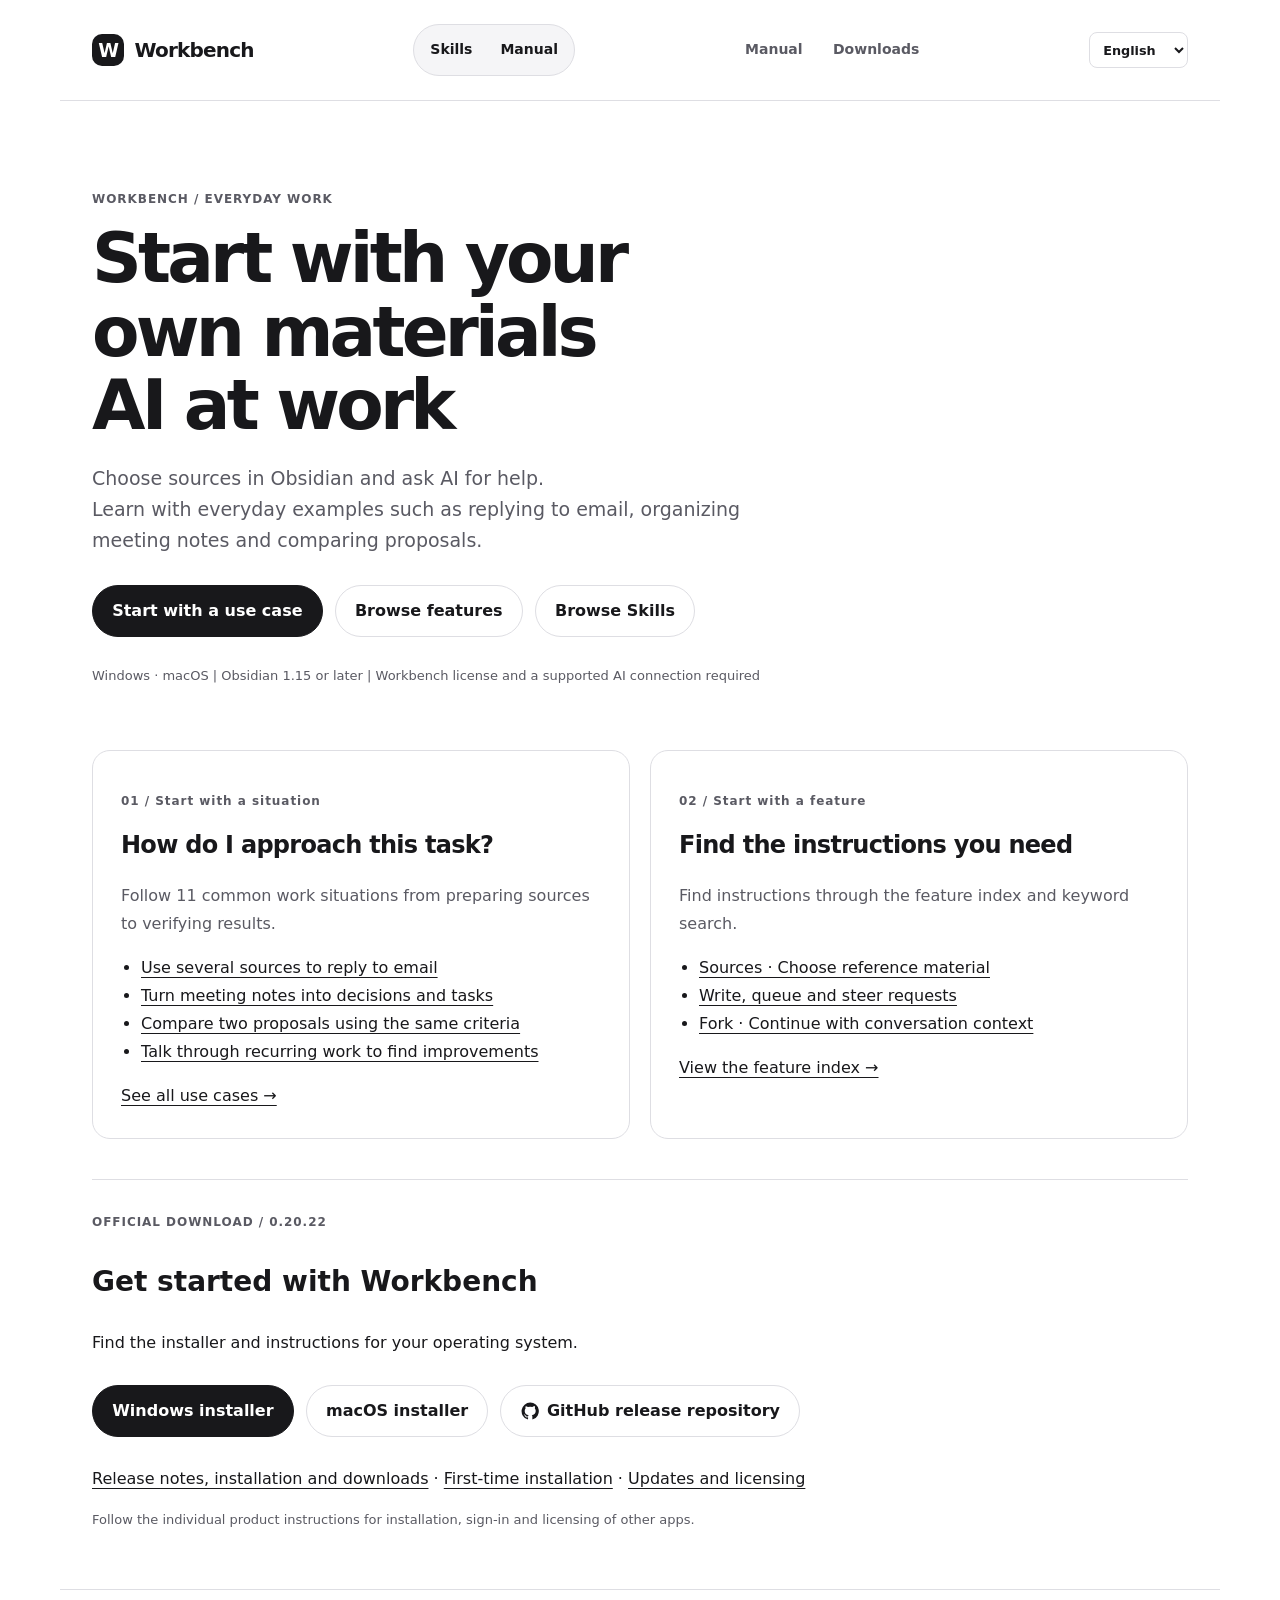
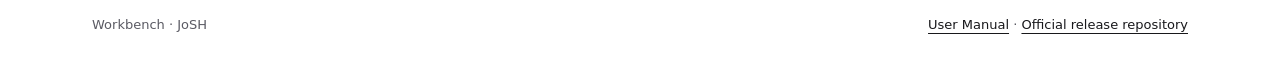
==== docs/index.html @ 153dd489 "Publish Workbench 0.20.22 website and manual" ====
<!doctype html>
<html lang="en"><head><meta charset="utf-8"><meta name="viewport" content="width=device-width,initial-scale=1"><meta name="description" content="Use AI with your own materials. Explore Workbench use cases, features and official downloads."><title>Workbench · Start with your own materials AI at work</title>
<style>
:root{--ink:#20302e;--muted:#5b6d68;--green:#195f4d;--line:#dce5de;--paper:#fbfcf8}*{box-sizing:border-box}body{margin:0;background:var(--paper);color:var(--ink);font:16px/1.75 "Segoe UI","Malgun Gothic",sans-serif}a{color:var(--green);text-underline-offset:4px}header,main,footer{max-width:1160px;margin:auto;padding:24px 32px}header{display:flex;align-items:center;justify-content:space-between;border-bottom:1px solid var(--line)}.brand{text-decoration:none;font-weight:750;color:var(--ink);font-size:21px}.brand span{display:inline-grid;place-items:center;background:var(--green);color:white;width:38px;height:38px;border-radius:11px;margin-right:12px}nav{display:flex;gap:24px;font-size:14px}.hero{padding:66px 0 42px;max-width:850px}.eyebrow{font-size:12px;letter-spacing:.12em;color:var(--green);font-weight:700}h1{font-size:clamp(36px,5vw,60px);letter-spacing:-.05em;line-height:1.24;margin:16px 0 22px}.lead{font-size:19px;color:var(--muted);max-width:650px}.actions{display:flex;gap:12px;flex-wrap:wrap;margin:28px 0}.button{display:inline-block;padding:12px 20px;border:1px solid var(--green);border-radius:8px;text-decoration:none;background:var(--green);color:#fff;font-weight:600}.button.secondary{background:white;color:var(--green)}.grid{display:grid;grid-template-columns:1fr 1fr;gap:20px;margin:24px 0 40px}.card{border:1px solid var(--line);background:white;border-radius:12px;padding:28px}.card h2{font-size:24px;margin:8px 0 12px}.card p{color:var(--muted)}.card ul{padding-left:20px}section{scroll-margin-top:24px}#download{border-top:1px solid var(--line);padding:20px 0}#download h2{font-size:28px}.note{border-left:3px solid #d3a64b;background:#fbf6e9;padding:16px 20px;font-size:14px;margin-top:32px}.quiet,footer{font-size:13px;color:var(--muted)}footer{border-top:1px solid var(--line);display:flex;justify-content:space-between;gap:20px;flex-wrap:wrap}:focus-visible{outline:3px solid #c28822;outline-offset:4px}@media(max-width:650px){header,main,footer{padding:20px}header{flex-wrap:wrap;row-gap:12px}nav{gap:12px;flex-wrap:wrap}.hero{padding:36px 0 16px}.grid{grid-template-columns:1fr}.lead{font-size:17px}.card{padding:24px}}
</style><style data-aw-theme>/* Shared Workbench identity. Keep the product and manual usable without web fonts. */
:root {
  --aw-ink: #18181b;
  --aw-muted: #5a5a63;
  --aw-line: #dedee3;
  --aw-surface: #f5f5f7;
  --aw-accent: #eae6fc;
  --aw-focus: #6445bb;
  --aw-type: Inter, "Segoe UI", "Malgun Gothic", system-ui, sans-serif;
  --aw-radius: 18px;
  --ink: var(--aw-ink);
  --muted: var(--aw-muted);
  --line: var(--aw-line);
  --green: var(--aw-ink);
  --soft: var(--aw-surface);
  --paper: #fff;
  font-family: var(--aw-type);
  color: var(--aw-ink);
  background: white;
}
body { background: white; color: var(--aw-ink); font-family: var(--aw-type); }
:focus-visible { outline: 3px solid var(--aw-focus); outline-offset: 3px; }
header { background: white; color: var(--aw-ink); border-bottom: 1px solid var(--aw-line); }
header a, header .brand, .brand { color: var(--aw-ink); }
.brand, header .brand { display: inline-flex; align-items: center; gap: .65rem; font-size: 1.25rem; font-weight: 720; letter-spacing: -.04em; text-decoration: none; }
.brand::before { content: none; }
.brand .aw-mark, .brand .logo, .brand > span[aria-hidden=true] {
  display: inline-grid; place-items: center; flex: none; width: 2rem; height: 2rem;
  border-radius: 10px; background: var(--aw-ink); color: #fff; margin: 0;
  font: 800 1.18rem/1 var(--aw-type); letter-spacing: -.08em;
}
header nav { align-items: center; gap: .3rem .6rem; }
header nav a, header > a:not(.brand) {
  color: var(--aw-muted); padding: .36rem .65rem; border-radius: 999px;
  font-size: .875rem; line-height: 1.4; font-weight: 600; text-decoration: none;
}
header nav a:hover, header > a:not(.brand):hover, header nav [aria-current=page] { color: var(--aw-ink); background: var(--aw-surface); }
.hero h1, .intro h1 {
  color: var(--aw-ink); font-size: clamp(2.65rem, 5.4vw, 4.7rem); line-height: 1.07;
  font-weight: 730; letter-spacing: -.055em; text-wrap: balance; overflow-wrap: break-word;
}
input[type=search], .searchbox input { background: var(--aw-surface); border: 1px solid var(--aw-line); border-radius: 999px; color: var(--aw-ink); padding: .8rem 1.2rem; }
@media (max-width: 700px) {
  header { flex-wrap: wrap; row-gap: .55rem; }
  header nav { flex-wrap: wrap; gap: .15rem .3rem; }
  header nav a { padding: .3rem .45rem; font-size: .8rem; }
}

.hero { padding-block: clamp(1.5rem, 4vw, 3.8rem) clamp(1rem, 2vw, 2rem); }
.hero h1 { margin-block: .7rem 1.2rem; }
.hero .lead { line-height: 1.65; text-wrap: pretty; }
.eyebrow { color: var(--aw-muted); letter-spacing: .08em; }
.header-links { gap: .2rem .45rem; }
.header-links [aria-current=page] { background: var(--aw-ink); color: #fff; }
.button, .tabs button, .flow a, .copy { border-radius: 999px; }
.button { padding: .7rem 1.2rem; }
.button.secondary, .copy, .prompt { border-color: var(--aw-line); }
.button.secondary:hover, .tabs button[aria-pressed=false]:hover { background: var(--aw-surface); }
.flow a { color: var(--aw-ink); }
.flow a[aria-current=step] { background: var(--aw-accent); font-weight: 700; }
.flow a:hover { text-decoration: underline; }
.stage-guide { scroll-margin-top: var(--site-header-height, 72px); border-left: 3px solid var(--aw-accent); padding: 0 16px; margin: 16px 0 28px; }
.stage-guide h2 { font-size: 18px; margin: 0; }
.stage-guide p { margin: 4px 0; }
.stage-guide ul { margin: 4px 0; padding-left: 20px; }
.release-repository { display: inline-flex; align-items: center; gap: .5em; }
.release-repository svg { width: 1.15em; height: 1.15em; fill: currentColor; }
.card { border-radius: var(--aw-radius); }
a.card:hover { border-color: #a7a7b1; background: var(--aw-surface); transform: none; }
.card .arrow { color: var(--aw-muted); }
.card h2, .card h3 { letter-spacing: -.03em; }
aside { background: #fafafa; }
aside a { color: var(--aw-ink); }
@media (min-width: 701px) and (max-width: 1100px) { header { flex-wrap: wrap; gap: .5rem; } }
@media (max-width: 700px) { header .header-links { gap: .15rem; width: auto; } }

header .site-switch {
  display: inline-flex;
  width: fit-content;
  gap: .15rem;
  padding: .2rem;
  border: 1px solid var(--aw-line);
  border-radius: 999px;
  background: var(--aw-surface);
}
header .site-switch a {
  display: inline-flex;
  align-items: center;
  min-height: 2.75rem;
  padding: .35rem .8rem;
  color: var(--aw-ink);
  white-space: nowrap;
}
header .site-switch a:hover { background: #fff; }
header .site-switch a[aria-current] { background: var(--aw-ink); color: #fff; }
@media (max-width: 700px) {
  header .site-switch a { padding-inline: .68rem; }
}
@media (max-width: 700px) {
  header .site-switch { flex-shrink: 0; }
}

@media screen {
  header { position: sticky; top: 0; z-index: 5; }
  aside .sticky { top: calc(var(--site-header-height, 4.5rem) + 1rem); }
  html { scroll-padding-top: var(--site-header-height, 4.5rem); }
}

.site-language {
  width: auto; max-width: 8rem; min-height: 2.25rem; font: 600 .8rem var(--aw-type);
  padding: .3rem .55rem; border: 1px solid var(--aw-line); border-radius: 8px;
  background: white; color: var(--aw-ink);
}
</style></head><body>
<header><a class="brand" href="/"><span aria-hidden="true">W</span>Workbench</a><nav class="site-switch" aria-label="Workbench sites"><a href="https://skills.adroit-workbench.pages.dev/">Skills</a><a href="/manual/">Manual</a></nav><nav aria-label="Main menu"><a href="/manual/">Manual</a><a href="#download">Downloads</a></nav><select id="site-language" class="site-language" aria-label="Language"><option value="en" lang="en" selected>English</option><option value="ko" lang="ko">한국어</option><option value="de" lang="de">Deutsch</option></select></header>
<main><section class="hero"><p class="eyebrow">WORKBENCH / EVERYDAY WORK</p><h1>Start with your own materials<br>AI at work</h1><p class="lead">Choose sources in Obsidian and ask AI for help.<br>Learn with everyday examples such as replying to email, organizing meeting notes and comparing proposals.</p><div class="actions"><a class="button" href="/manual/#cases">Start with a use case</a><a class="button secondary" href="/manual/#INDEX">Browse features</a><a class="button secondary" href="https://skills.adroit-workbench.pages.dev/">Browse Skills</a></div><p class="quiet">Windows · macOS | Obsidian 1.15 or later | Workbench license and a supported AI connection required</p></section>
<div class="grid"><section class="card"><p class="eyebrow">01 / Start with a situation</p><h2>How do I approach this task?</h2><p>Follow 11 common work situations from preparing sources to verifying results.</p><ul><li><a href="/manual/#UC01">Use several sources to reply to email</a></li><li><a href="/manual/#UC02">Turn meeting notes into decisions and tasks</a></li><li><a href="/manual/#UC03">Compare two proposals using the same criteria</a></li><li><a href="/manual/#UC11">Talk through recurring work to find improvements</a></li></ul><a href="/manual/#cases">See all use cases →</a></section><section class="card"><p class="eyebrow">02 / Start with a feature</p><h2>Find the instructions you need</h2><p>Find instructions through the feature index and keyword search.</p><ul><li><a href="/manual/#F02">Sources · Choose reference material</a></li><li><a href="/manual/#F04">Write, queue and steer requests</a></li><li><a href="/manual/#F10">Fork · Continue with conversation context</a></li></ul><a href="/manual/#INDEX">View the feature index →</a></section></div>
<section id="download"><p class="eyebrow">OFFICIAL DOWNLOAD / 0.20.22</p><h2>Get started with Workbench</h2><p>Find the installer and instructions for your operating system.</p><div class="actions"><a class="button" href="https://github.com/adroit-workbench/workbench-releases/releases/download/v0.20.22/Workbench-0.20.22-Windows-x64-Setup.exe">Windows installer</a><a class="button secondary" href="https://github.com/adroit-workbench/workbench-releases/releases/download/v0.20.22/Workbench-0.20.22-macOS-universal.zip">macOS installer</a><a class="button secondary release-repository" href="https://github.com/adroit-workbench/workbench-releases"><svg viewBox="0 0 24 24" aria-hidden="true" focusable="false"><path d="M12 .75a11.25 11.25 0 0 0-3.56 21.92c.56.1.77-.24.77-.54v-2.09c-3.13.68-3.79-1.33-3.79-1.33-.51-1.3-1.25-1.64-1.25-1.64-1.02-.7.08-.69.08-.69 1.13.08 1.73 1.16 1.73 1.16 1.01 1.72 2.64 1.22 3.29.93.1-.73.39-1.22.71-1.5-2.5-.28-5.13-1.25-5.13-5.56 0-1.23.44-2.23 1.16-3.02-.12-.29-.5-1.43.11-2.98 0 0 .95-.3 3.09 1.15a10.7 10.7 0 0 1 5.62 0c2.15-1.46 3.09-1.15 3.09-1.15.62 1.55.23 2.69.11 2.98.72.79 1.16 1.79 1.16 3.02 0 4.32-2.63 5.27-5.14 5.55.4.35.76 1.04.76 2.1v3.07c0 .3.2.65.78.54A11.25 11.25 0 0 0 12 .75Z"/></svg>GitHub release repository</a></div><p><a href="https://github.com/adroit-workbench/workbench-releases/releases/tag/v0.20.22">Release notes, installation and downloads</a> · <a href="/manual/#F01">First-time installation</a> · <a href="/manual/#F19">Updates and licensing</a></p><p class="quiet">Follow the individual product instructions for installation, sign-in and licensing of other apps.</p></section>
</main>
<footer><span>Workbench · JoSH</span><span><a href="/manual/">User Manual</a> · <a href="https://github.com/adroit-workbench/workbench-releases">Official release repository</a></span></footer><script data-site-switch>const siteHeader = document.querySelector('header');
new ResizeObserver(() => {
  document.documentElement.style.setProperty('--site-header-height', siteHeader.offsetHeight + 'px');
}).observe(siteHeader);

const languageMenu = document.querySelector('#site-language');
const manualPaths = {en: '/manual/', ko: '/manual/ko/', de: '/manual/de/'};
const homePaths = {en: '/', ko: '/ko/', de: '/de/'};
const isManual = location.pathname.startsWith('/manual/');
languageMenu.addEventListener('change', () => {
  const paths = isManual ? manualPaths : homePaths;
  if (Object.hasOwn(paths, languageMenu.value)) location.assign(paths[languageMenu.value] + location.hash);
});

const atlasOrigin = 'https://skills.adroit-workbench.pages.dev';
const language = document.documentElement.lang;
for (const link of document.querySelectorAll('a[href]')) {
  const destination = new URL(link.href, location.origin);
  if (destination.origin !== atlasOrigin) continue;
  const fragment = new URLSearchParams(destination.hash.slice(1));
  fragment.set('lang', language);

  const updateLink = () => {
    if (isManual) {
      const position = new URL(manualPaths[language] + location.hash, location.origin);
      position.searchParams.set('resumeScroll', Math.max(0, Math.round(window.scrollY)));
      fragment.set('manual', position.pathname + position.search + position.hash);
    } else {
      fragment.set('manual', manualPaths[language] + '?resumeScroll=0');
    }
    destination.hash = fragment.toString();
    link.href = destination.href;
  };
  updateLink();
  link.addEventListener('click', updateLink);
  link.addEventListener('contextmenu', updateLink);
  link.addEventListener('auxclick', updateLink);
}
const resumeUrl = new URL(location.href);
const resumeScroll = resumeUrl.searchParams.get('resumeScroll');
if (resumeScroll !== null && /^\d{1,7}$/.test(resumeScroll)) {
  history.scrollRestoration = 'manual';
  window.addEventListener('load', () => requestAnimationFrame(() => {
    window.scrollTo(0, Number(resumeScroll));
    resumeUrl.searchParams.delete('resumeScroll');
    history.replaceState(history.state, '', resumeUrl);
  }), {once: true});
}
</script></body></html>
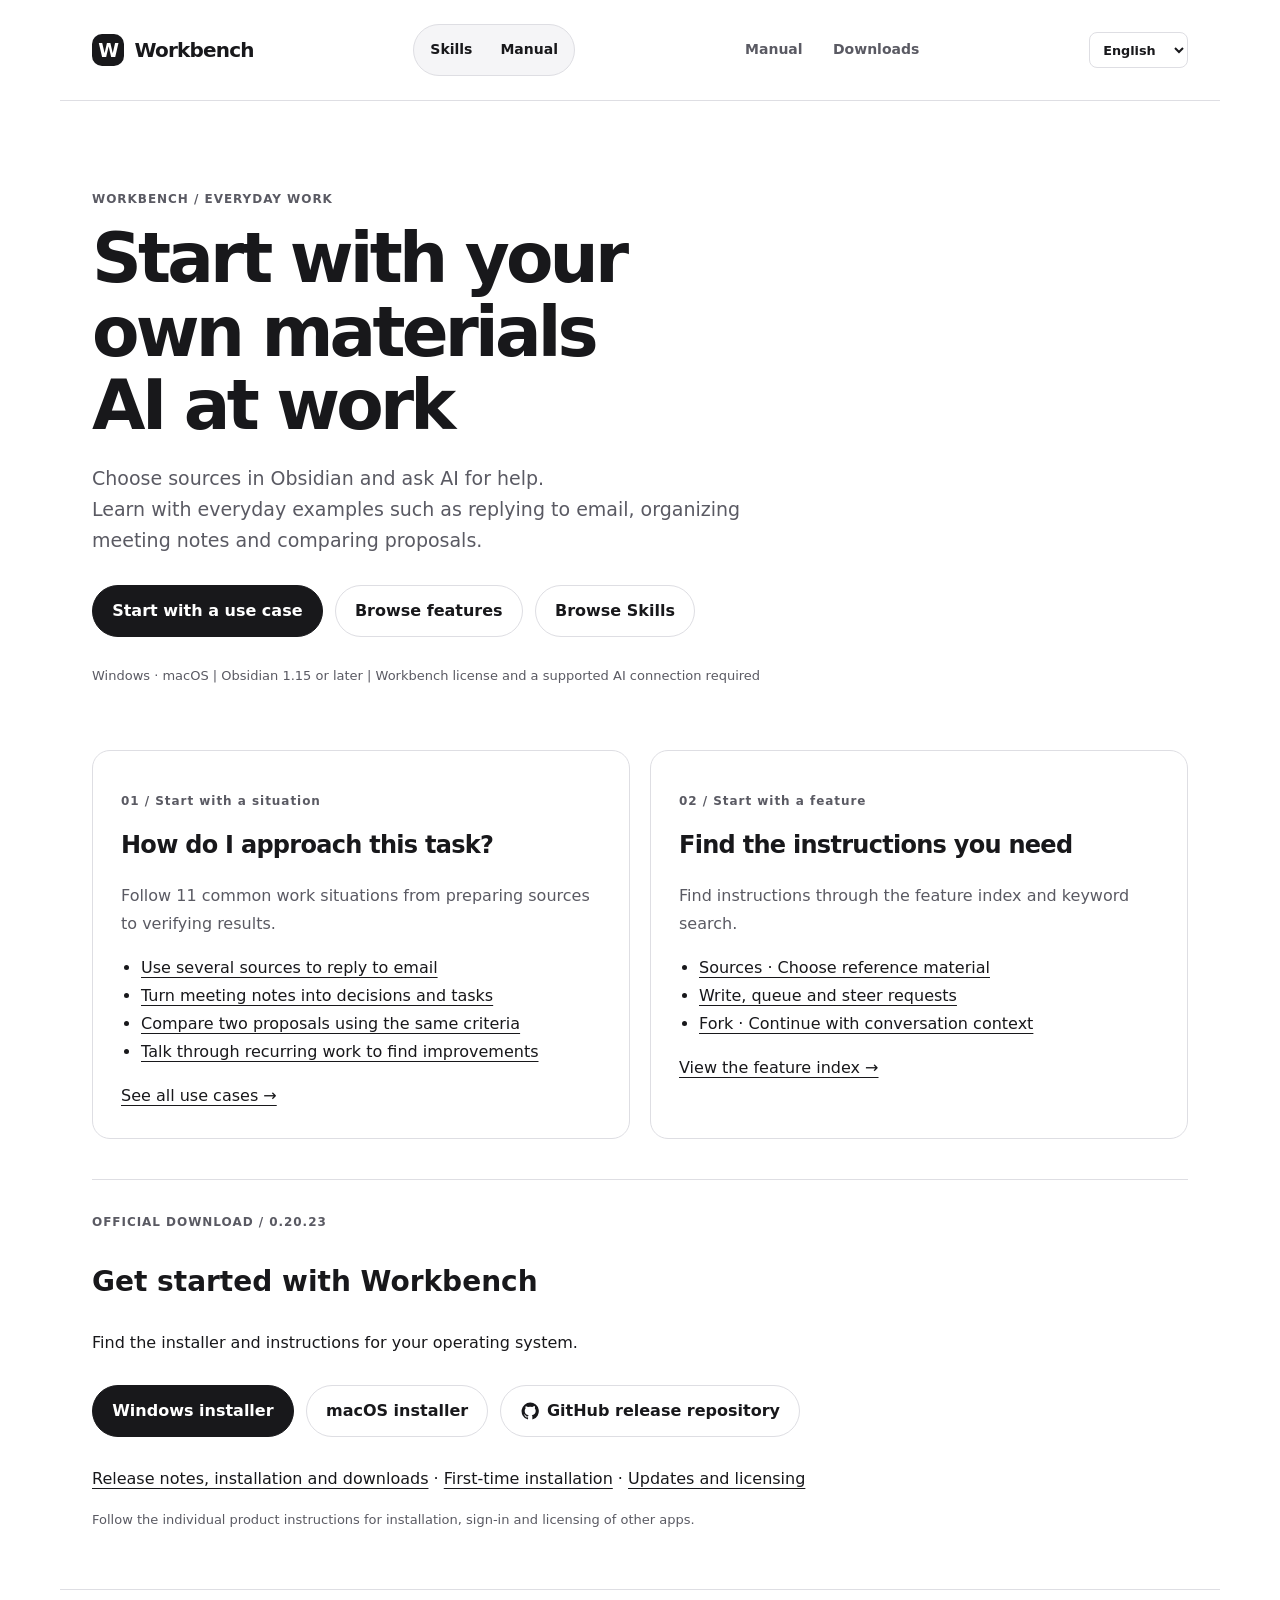
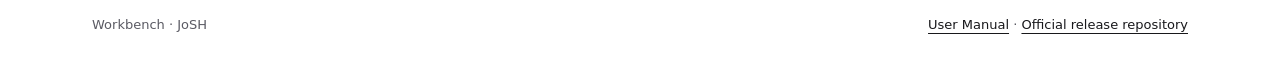
==== commit ca3b0e77: "Publish Workbench 0.20.23 website and manual" ====
--- a/docs/index.html
+++ b/docs/index.html
@@ -119,7 +119,7 @@
 <header><a class="brand" href="/"><span aria-hidden="true">W</span>Workbench</a><nav class="site-switch" aria-label="Workbench sites"><a href="https://skills.adroit-workbench.pages.dev/">Skills</a><a href="/manual/">Manual</a></nav><nav aria-label="Main menu"><a href="/manual/">Manual</a><a href="#download">Downloads</a></nav><select id="site-language" class="site-language" aria-label="Language"><option value="en" lang="en" selected>English</option><option value="ko" lang="ko">한국어</option><option value="de" lang="de">Deutsch</option></select></header>
 <main><section class="hero"><p class="eyebrow">WORKBENCH / EVERYDAY WORK</p><h1>Start with your own materials<br>AI at work</h1><p class="lead">Choose sources in Obsidian and ask AI for help.<br>Learn with everyday examples such as replying to email, organizing meeting notes and comparing proposals.</p><div class="actions"><a class="button" href="/manual/#cases">Start with a use case</a><a class="button secondary" href="/manual/#INDEX">Browse features</a><a class="button secondary" href="https://skills.adroit-workbench.pages.dev/">Browse Skills</a></div><p class="quiet">Windows · macOS | Obsidian 1.15 or later | Workbench license and a supported AI connection required</p></section>
 <div class="grid"><section class="card"><p class="eyebrow">01 / Start with a situation</p><h2>How do I approach this task?</h2><p>Follow 11 common work situations from preparing sources to verifying results.</p><ul><li><a href="/manual/#UC01">Use several sources to reply to email</a></li><li><a href="/manual/#UC02">Turn meeting notes into decisions and tasks</a></li><li><a href="/manual/#UC03">Compare two proposals using the same criteria</a></li><li><a href="/manual/#UC11">Talk through recurring work to find improvements</a></li></ul><a href="/manual/#cases">See all use cases →</a></section><section class="card"><p class="eyebrow">02 / Start with a feature</p><h2>Find the instructions you need</h2><p>Find instructions through the feature index and keyword search.</p><ul><li><a href="/manual/#F02">Sources · Choose reference material</a></li><li><a href="/manual/#F04">Write, queue and steer requests</a></li><li><a href="/manual/#F10">Fork · Continue with conversation context</a></li></ul><a href="/manual/#INDEX">View the feature index →</a></section></div>
-<section id="download"><p class="eyebrow">OFFICIAL DOWNLOAD / 0.20.22</p><h2>Get started with Workbench</h2><p>Find the installer and instructions for your operating system.</p><div class="actions"><a class="button" href="https://github.com/adroit-workbench/workbench-releases/releases/download/v0.20.22/Workbench-0.20.22-Windows-x64-Setup.exe">Windows installer</a><a class="button secondary" href="https://github.com/adroit-workbench/workbench-releases/releases/download/v0.20.22/Workbench-0.20.22-macOS-universal.zip">macOS installer</a><a class="button secondary release-repository" href="https://github.com/adroit-workbench/workbench-releases"><svg viewBox="0 0 24 24" aria-hidden="true" focusable="false"><path d="M12 .75a11.25 11.25 0 0 0-3.56 21.92c.56.1.77-.24.77-.54v-2.09c-3.13.68-3.79-1.33-3.79-1.33-.51-1.3-1.25-1.64-1.25-1.64-1.02-.7.08-.69.08-.69 1.13.08 1.73 1.16 1.73 1.16 1.01 1.72 2.64 1.22 3.29.93.1-.73.39-1.22.71-1.5-2.5-.28-5.13-1.25-5.13-5.56 0-1.23.44-2.23 1.16-3.02-.12-.29-.5-1.43.11-2.98 0 0 .95-.3 3.09 1.15a10.7 10.7 0 0 1 5.62 0c2.15-1.46 3.09-1.15 3.09-1.15.62 1.55.23 2.69.11 2.98.72.79 1.16 1.79 1.16 3.02 0 4.32-2.63 5.27-5.14 5.55.4.35.76 1.04.76 2.1v3.07c0 .3.2.65.78.54A11.25 11.25 0 0 0 12 .75Z"/></svg>GitHub release repository</a></div><p><a href="https://github.com/adroit-workbench/workbench-releases/releases/tag/v0.20.22">Release notes, installation and downloads</a> · <a href="/manual/#F01">First-time installation</a> · <a href="/manual/#F19">Updates and licensing</a></p><p class="quiet">Follow the individual product instructions for installation, sign-in and licensing of other apps.</p></section>
+<section id="download"><p class="eyebrow">OFFICIAL DOWNLOAD / 0.20.23</p><h2>Get started with Workbench</h2><p>Find the installer and instructions for your operating system.</p><div class="actions"><a class="button" href="https://github.com/adroit-workbench/workbench-releases/releases/download/v0.20.23/Workbench-0.20.23-Windows-x64-Setup.exe">Windows installer</a><a class="button secondary" href="https://github.com/adroit-workbench/workbench-releases/releases/download/v0.20.23/Workbench-0.20.23-macOS-universal.zip">macOS installer</a><a class="button secondary release-repository" href="https://github.com/adroit-workbench/workbench-releases"><svg viewBox="0 0 24 24" aria-hidden="true" focusable="false"><path d="M12 .75a11.25 11.25 0 0 0-3.56 21.92c.56.1.77-.24.77-.54v-2.09c-3.13.68-3.79-1.33-3.79-1.33-.51-1.3-1.25-1.64-1.25-1.64-1.02-.7.08-.69.08-.69 1.13.08 1.73 1.16 1.73 1.16 1.01 1.72 2.64 1.22 3.29.93.1-.73.39-1.22.71-1.5-2.5-.28-5.13-1.25-5.13-5.56 0-1.23.44-2.23 1.16-3.02-.12-.29-.5-1.43.11-2.98 0 0 .95-.3 3.09 1.15a10.7 10.7 0 0 1 5.62 0c2.15-1.46 3.09-1.15 3.09-1.15.62 1.55.23 2.69.11 2.98.72.79 1.16 1.79 1.16 3.02 0 4.32-2.63 5.27-5.14 5.55.4.35.76 1.04.76 2.1v3.07c0 .3.2.65.78.54A11.25 11.25 0 0 0 12 .75Z"/></svg>GitHub release repository</a></div><p><a href="https://github.com/adroit-workbench/workbench-releases/releases/tag/v0.20.23">Release notes, installation and downloads</a> · <a href="/manual/#F01">First-time installation</a> · <a href="/manual/#F19">Updates and licensing</a></p><p class="quiet">Follow the individual product instructions for installation, sign-in and licensing of other apps.</p></section>
 </main>
 <footer><span>Workbench · JoSH</span><span><a href="/manual/">User Manual</a> · <a href="https://github.com/adroit-workbench/workbench-releases">Official release repository</a></span></footer><script data-site-switch>const siteHeader = document.querySelector('header');
 new ResizeObserver(() => {
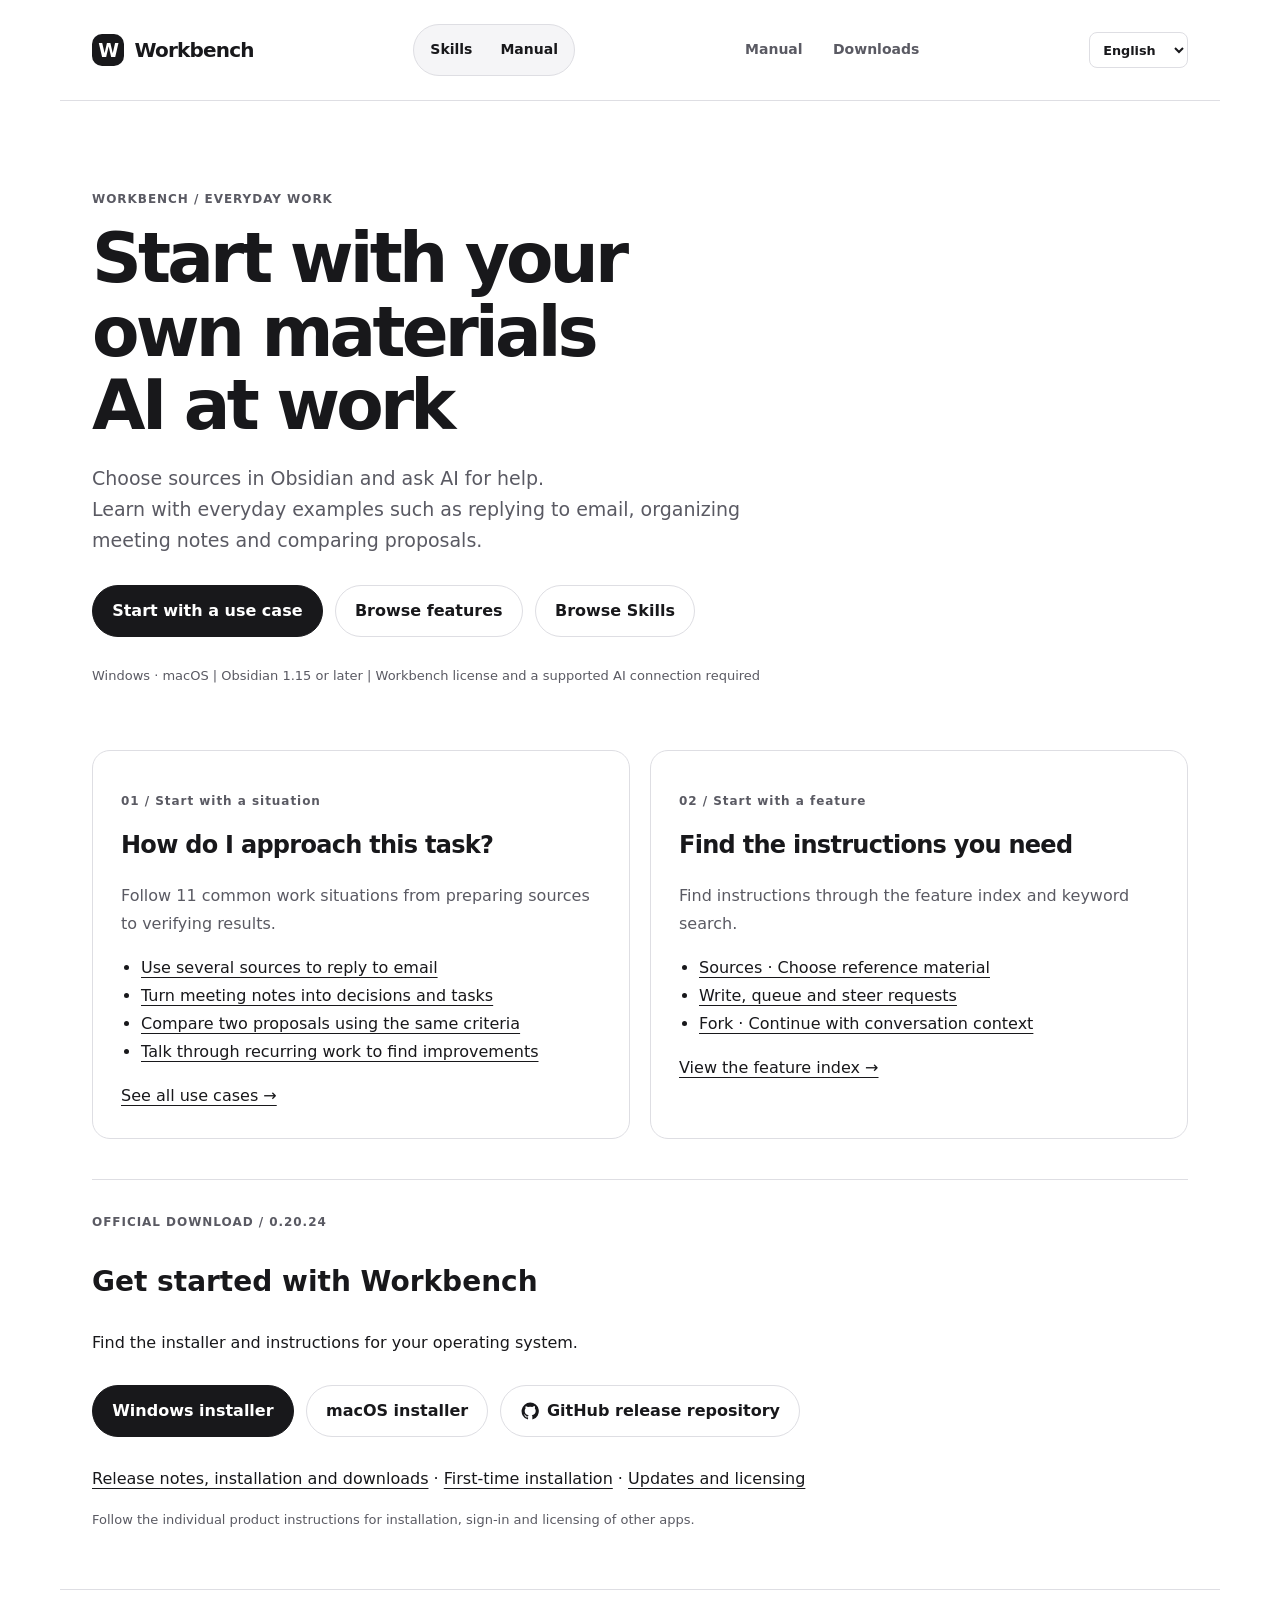
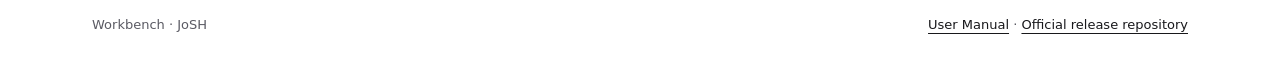
==== commit 7dcb9cce: "Publish Workbench 0.20.24 website and manual" ====
--- a/docs/index.html
+++ b/docs/index.html
@@ -119,7 +119,7 @@
 <header><a class="brand" href="/"><span aria-hidden="true">W</span>Workbench</a><nav class="site-switch" aria-label="Workbench sites"><a href="https://skills.adroit-workbench.pages.dev/">Skills</a><a href="/manual/">Manual</a></nav><nav aria-label="Main menu"><a href="/manual/">Manual</a><a href="#download">Downloads</a></nav><select id="site-language" class="site-language" aria-label="Language"><option value="en" lang="en" selected>English</option><option value="ko" lang="ko">한국어</option><option value="de" lang="de">Deutsch</option></select></header>
 <main><section class="hero"><p class="eyebrow">WORKBENCH / EVERYDAY WORK</p><h1>Start with your own materials<br>AI at work</h1><p class="lead">Choose sources in Obsidian and ask AI for help.<br>Learn with everyday examples such as replying to email, organizing meeting notes and comparing proposals.</p><div class="actions"><a class="button" href="/manual/#cases">Start with a use case</a><a class="button secondary" href="/manual/#INDEX">Browse features</a><a class="button secondary" href="https://skills.adroit-workbench.pages.dev/">Browse Skills</a></div><p class="quiet">Windows · macOS | Obsidian 1.15 or later | Workbench license and a supported AI connection required</p></section>
 <div class="grid"><section class="card"><p class="eyebrow">01 / Start with a situation</p><h2>How do I approach this task?</h2><p>Follow 11 common work situations from preparing sources to verifying results.</p><ul><li><a href="/manual/#UC01">Use several sources to reply to email</a></li><li><a href="/manual/#UC02">Turn meeting notes into decisions and tasks</a></li><li><a href="/manual/#UC03">Compare two proposals using the same criteria</a></li><li><a href="/manual/#UC11">Talk through recurring work to find improvements</a></li></ul><a href="/manual/#cases">See all use cases →</a></section><section class="card"><p class="eyebrow">02 / Start with a feature</p><h2>Find the instructions you need</h2><p>Find instructions through the feature index and keyword search.</p><ul><li><a href="/manual/#F02">Sources · Choose reference material</a></li><li><a href="/manual/#F04">Write, queue and steer requests</a></li><li><a href="/manual/#F10">Fork · Continue with conversation context</a></li></ul><a href="/manual/#INDEX">View the feature index →</a></section></div>
-<section id="download"><p class="eyebrow">OFFICIAL DOWNLOAD / 0.20.23</p><h2>Get started with Workbench</h2><p>Find the installer and instructions for your operating system.</p><div class="actions"><a class="button" href="https://github.com/adroit-workbench/workbench-releases/releases/download/v0.20.23/Workbench-0.20.23-Windows-x64-Setup.exe">Windows installer</a><a class="button secondary" href="https://github.com/adroit-workbench/workbench-releases/releases/download/v0.20.23/Workbench-0.20.23-macOS-universal.zip">macOS installer</a><a class="button secondary release-repository" href="https://github.com/adroit-workbench/workbench-releases"><svg viewBox="0 0 24 24" aria-hidden="true" focusable="false"><path d="M12 .75a11.25 11.25 0 0 0-3.56 21.92c.56.1.77-.24.77-.54v-2.09c-3.13.68-3.79-1.33-3.79-1.33-.51-1.3-1.25-1.64-1.25-1.64-1.02-.7.08-.69.08-.69 1.13.08 1.73 1.16 1.73 1.16 1.01 1.72 2.64 1.22 3.29.93.1-.73.39-1.22.71-1.5-2.5-.28-5.13-1.25-5.13-5.56 0-1.23.44-2.23 1.16-3.02-.12-.29-.5-1.43.11-2.98 0 0 .95-.3 3.09 1.15a10.7 10.7 0 0 1 5.62 0c2.15-1.46 3.09-1.15 3.09-1.15.62 1.55.23 2.69.11 2.98.72.79 1.16 1.79 1.16 3.02 0 4.32-2.63 5.27-5.14 5.55.4.35.76 1.04.76 2.1v3.07c0 .3.2.65.78.54A11.25 11.25 0 0 0 12 .75Z"/></svg>GitHub release repository</a></div><p><a href="https://github.com/adroit-workbench/workbench-releases/releases/tag/v0.20.23">Release notes, installation and downloads</a> · <a href="/manual/#F01">First-time installation</a> · <a href="/manual/#F19">Updates and licensing</a></p><p class="quiet">Follow the individual product instructions for installation, sign-in and licensing of other apps.</p></section>
+<section id="download"><p class="eyebrow">OFFICIAL DOWNLOAD / 0.20.24</p><h2>Get started with Workbench</h2><p>Find the installer and instructions for your operating system.</p><div class="actions"><a class="button" href="https://github.com/adroit-workbench/workbench-releases/releases/download/v0.20.24/Workbench-0.20.24-Windows-x64-Setup.exe">Windows installer</a><a class="button secondary" href="https://github.com/adroit-workbench/workbench-releases/releases/download/v0.20.24/Workbench-0.20.24-macOS-universal.zip">macOS installer</a><a class="button secondary release-repository" href="https://github.com/adroit-workbench/workbench-releases"><svg viewBox="0 0 24 24" aria-hidden="true" focusable="false"><path d="M12 .75a11.25 11.25 0 0 0-3.56 21.92c.56.1.77-.24.77-.54v-2.09c-3.13.68-3.79-1.33-3.79-1.33-.51-1.3-1.25-1.64-1.25-1.64-1.02-.7.08-.69.08-.69 1.13.08 1.73 1.16 1.73 1.16 1.01 1.72 2.64 1.22 3.29.93.1-.73.39-1.22.71-1.5-2.5-.28-5.13-1.25-5.13-5.56 0-1.23.44-2.23 1.16-3.02-.12-.29-.5-1.43.11-2.98 0 0 .95-.3 3.09 1.15a10.7 10.7 0 0 1 5.62 0c2.15-1.46 3.09-1.15 3.09-1.15.62 1.55.23 2.69.11 2.98.72.79 1.16 1.79 1.16 3.02 0 4.32-2.63 5.27-5.14 5.55.4.35.76 1.04.76 2.1v3.07c0 .3.2.65.78.54A11.25 11.25 0 0 0 12 .75Z"/></svg>GitHub release repository</a></div><p><a href="https://github.com/adroit-workbench/workbench-releases/releases/tag/v0.20.24">Release notes, installation and downloads</a> · <a href="/manual/#F01">First-time installation</a> · <a href="/manual/#F19">Updates and licensing</a></p><p class="quiet">Follow the individual product instructions for installation, sign-in and licensing of other apps.</p></section>
 </main>
 <footer><span>Workbench · JoSH</span><span><a href="/manual/">User Manual</a> · <a href="https://github.com/adroit-workbench/workbench-releases">Official release repository</a></span></footer><script data-site-switch>const siteHeader = document.querySelector('header');
 new ResizeObserver(() => {
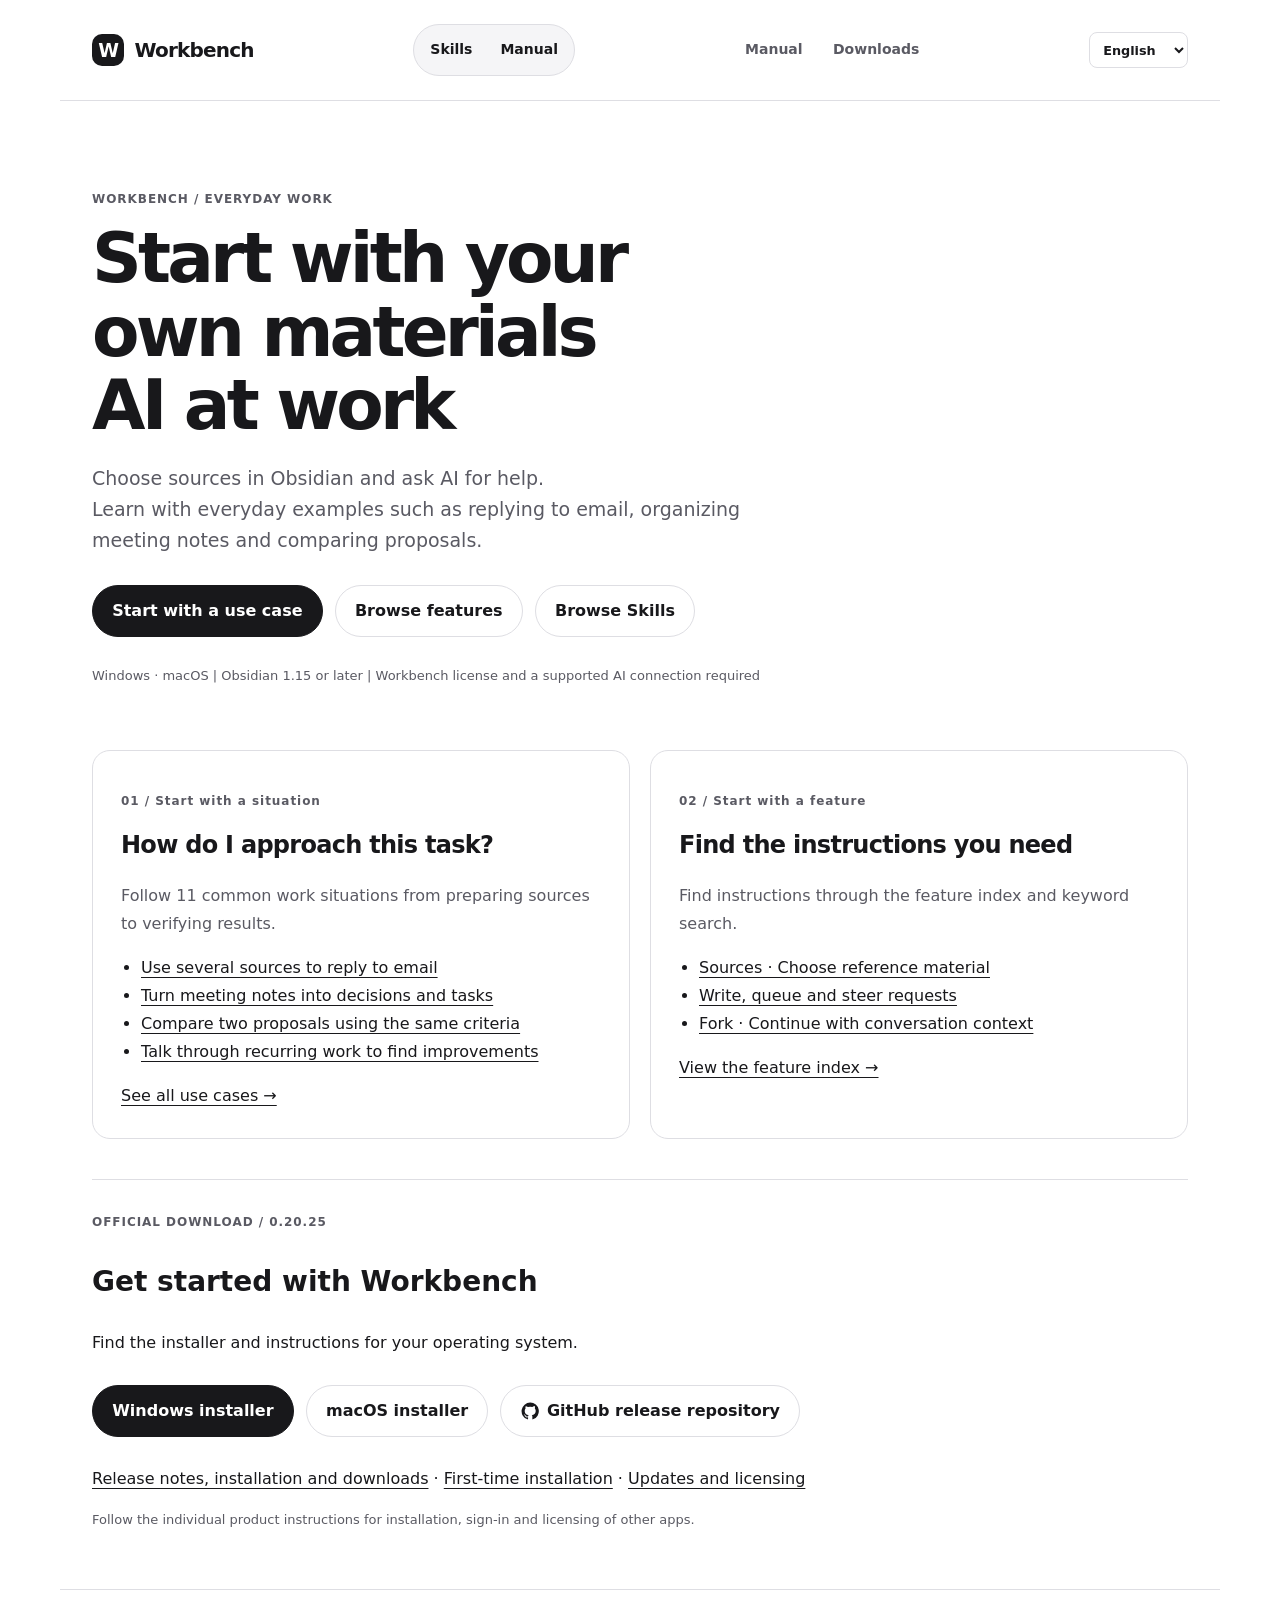
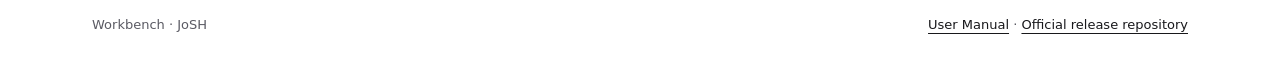
==== commit 699ed8fa: "Publish Workbench 0.20.25 website and manual" ====
--- a/docs/index.html
+++ b/docs/index.html
@@ -119,7 +119,7 @@
 <header><a class="brand" href="/"><span aria-hidden="true">W</span>Workbench</a><nav class="site-switch" aria-label="Workbench sites"><a href="https://skills.adroit-workbench.pages.dev/">Skills</a><a href="/manual/">Manual</a></nav><nav aria-label="Main menu"><a href="/manual/">Manual</a><a href="#download">Downloads</a></nav><select id="site-language" class="site-language" aria-label="Language"><option value="en" lang="en" selected>English</option><option value="ko" lang="ko">한국어</option><option value="de" lang="de">Deutsch</option></select></header>
 <main><section class="hero"><p class="eyebrow">WORKBENCH / EVERYDAY WORK</p><h1>Start with your own materials<br>AI at work</h1><p class="lead">Choose sources in Obsidian and ask AI for help.<br>Learn with everyday examples such as replying to email, organizing meeting notes and comparing proposals.</p><div class="actions"><a class="button" href="/manual/#cases">Start with a use case</a><a class="button secondary" href="/manual/#INDEX">Browse features</a><a class="button secondary" href="https://skills.adroit-workbench.pages.dev/">Browse Skills</a></div><p class="quiet">Windows · macOS | Obsidian 1.15 or later | Workbench license and a supported AI connection required</p></section>
 <div class="grid"><section class="card"><p class="eyebrow">01 / Start with a situation</p><h2>How do I approach this task?</h2><p>Follow 11 common work situations from preparing sources to verifying results.</p><ul><li><a href="/manual/#UC01">Use several sources to reply to email</a></li><li><a href="/manual/#UC02">Turn meeting notes into decisions and tasks</a></li><li><a href="/manual/#UC03">Compare two proposals using the same criteria</a></li><li><a href="/manual/#UC11">Talk through recurring work to find improvements</a></li></ul><a href="/manual/#cases">See all use cases →</a></section><section class="card"><p class="eyebrow">02 / Start with a feature</p><h2>Find the instructions you need</h2><p>Find instructions through the feature index and keyword search.</p><ul><li><a href="/manual/#F02">Sources · Choose reference material</a></li><li><a href="/manual/#F04">Write, queue and steer requests</a></li><li><a href="/manual/#F10">Fork · Continue with conversation context</a></li></ul><a href="/manual/#INDEX">View the feature index →</a></section></div>
-<section id="download"><p class="eyebrow">OFFICIAL DOWNLOAD / 0.20.24</p><h2>Get started with Workbench</h2><p>Find the installer and instructions for your operating system.</p><div class="actions"><a class="button" href="https://github.com/adroit-workbench/workbench-releases/releases/download/v0.20.24/Workbench-0.20.24-Windows-x64-Setup.exe">Windows installer</a><a class="button secondary" href="https://github.com/adroit-workbench/workbench-releases/releases/download/v0.20.24/Workbench-0.20.24-macOS-universal.zip">macOS installer</a><a class="button secondary release-repository" href="https://github.com/adroit-workbench/workbench-releases"><svg viewBox="0 0 24 24" aria-hidden="true" focusable="false"><path d="M12 .75a11.25 11.25 0 0 0-3.56 21.92c.56.1.77-.24.77-.54v-2.09c-3.13.68-3.79-1.33-3.79-1.33-.51-1.3-1.25-1.64-1.25-1.64-1.02-.7.08-.69.08-.69 1.13.08 1.73 1.16 1.73 1.16 1.01 1.72 2.64 1.22 3.29.93.1-.73.39-1.22.71-1.5-2.5-.28-5.13-1.25-5.13-5.56 0-1.23.44-2.23 1.16-3.02-.12-.29-.5-1.43.11-2.98 0 0 .95-.3 3.09 1.15a10.7 10.7 0 0 1 5.62 0c2.15-1.46 3.09-1.15 3.09-1.15.62 1.55.23 2.69.11 2.98.72.79 1.16 1.79 1.16 3.02 0 4.32-2.63 5.27-5.14 5.55.4.35.76 1.04.76 2.1v3.07c0 .3.2.65.78.54A11.25 11.25 0 0 0 12 .75Z"/></svg>GitHub release repository</a></div><p><a href="https://github.com/adroit-workbench/workbench-releases/releases/tag/v0.20.24">Release notes, installation and downloads</a> · <a href="/manual/#F01">First-time installation</a> · <a href="/manual/#F19">Updates and licensing</a></p><p class="quiet">Follow the individual product instructions for installation, sign-in and licensing of other apps.</p></section>
+<section id="download"><p class="eyebrow">OFFICIAL DOWNLOAD / 0.20.25</p><h2>Get started with Workbench</h2><p>Find the installer and instructions for your operating system.</p><div class="actions"><a class="button" href="https://github.com/adroit-workbench/workbench-releases/releases/download/v0.20.25/Workbench-0.20.25-Windows-x64-Setup.exe">Windows installer</a><a class="button secondary" href="https://github.com/adroit-workbench/workbench-releases/releases/download/v0.20.25/Workbench-0.20.25-macOS-universal.zip">macOS installer</a><a class="button secondary release-repository" href="https://github.com/adroit-workbench/workbench-releases"><svg viewBox="0 0 24 24" aria-hidden="true" focusable="false"><path d="M12 .75a11.25 11.25 0 0 0-3.56 21.92c.56.1.77-.24.77-.54v-2.09c-3.13.68-3.79-1.33-3.79-1.33-.51-1.3-1.25-1.64-1.25-1.64-1.02-.7.08-.69.08-.69 1.13.08 1.73 1.16 1.73 1.16 1.01 1.72 2.64 1.22 3.29.93.1-.73.39-1.22.71-1.5-2.5-.28-5.13-1.25-5.13-5.56 0-1.23.44-2.23 1.16-3.02-.12-.29-.5-1.43.11-2.98 0 0 .95-.3 3.09 1.15a10.7 10.7 0 0 1 5.62 0c2.15-1.46 3.09-1.15 3.09-1.15.62 1.55.23 2.69.11 2.98.72.79 1.16 1.79 1.16 3.02 0 4.32-2.63 5.27-5.14 5.55.4.35.76 1.04.76 2.1v3.07c0 .3.2.65.78.54A11.25 11.25 0 0 0 12 .75Z"/></svg>GitHub release repository</a></div><p><a href="https://github.com/adroit-workbench/workbench-releases/releases/tag/v0.20.25">Release notes, installation and downloads</a> · <a href="/manual/#F01">First-time installation</a> · <a href="/manual/#F19">Updates and licensing</a></p><p class="quiet">Follow the individual product instructions for installation, sign-in and licensing of other apps.</p></section>
 </main>
 <footer><span>Workbench · JoSH</span><span><a href="/manual/">User Manual</a> · <a href="https://github.com/adroit-workbench/workbench-releases">Official release repository</a></span></footer><script data-site-switch>const siteHeader = document.querySelector('header');
 new ResizeObserver(() => {
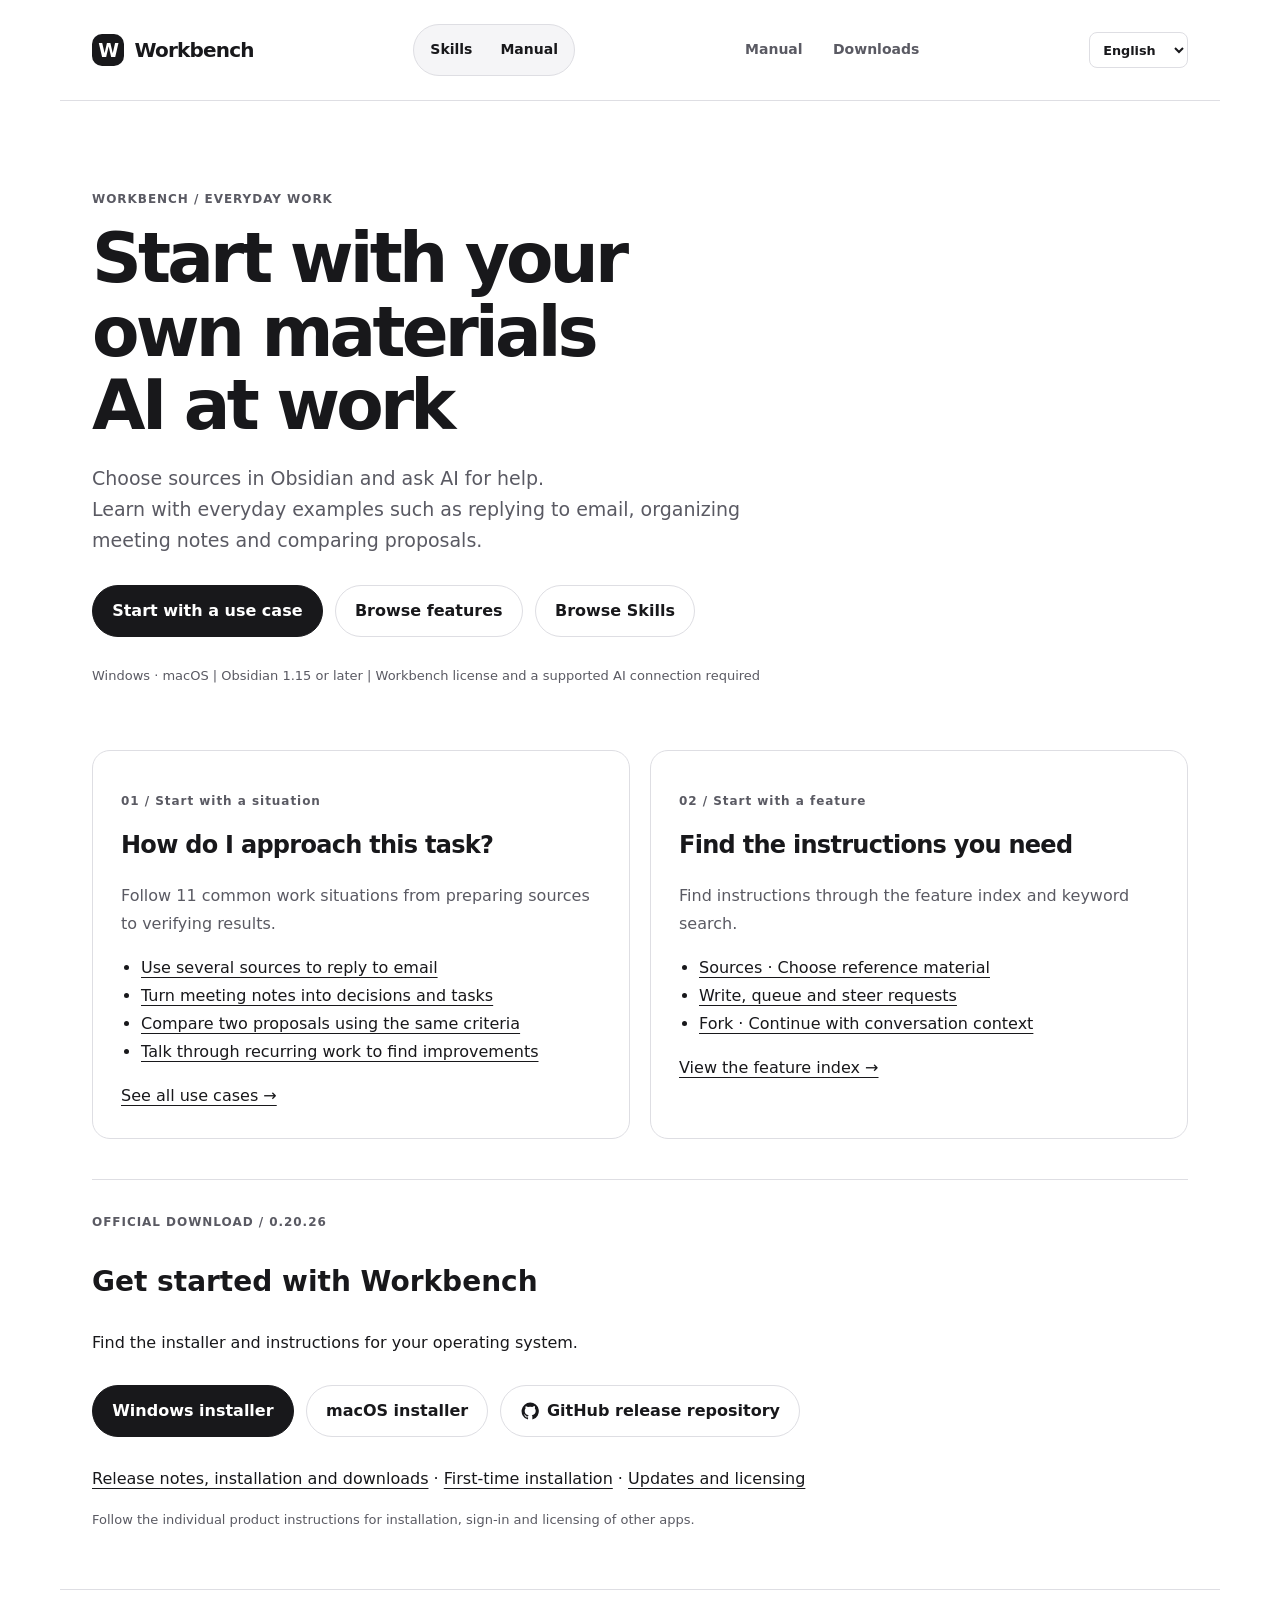
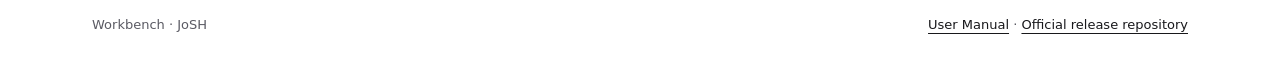
==== commit 4cc89f50: "Publish Workbench 0.20.26 website and manual" ====
--- a/docs/index.html
+++ b/docs/index.html
@@ -119,7 +119,7 @@
 <header><a class="brand" href="/"><span aria-hidden="true">W</span>Workbench</a><nav class="site-switch" aria-label="Workbench sites"><a href="https://skills.adroit-workbench.pages.dev/">Skills</a><a href="/manual/">Manual</a></nav><nav aria-label="Main menu"><a href="/manual/">Manual</a><a href="#download">Downloads</a></nav><select id="site-language" class="site-language" aria-label="Language"><option value="en" lang="en" selected>English</option><option value="ko" lang="ko">한국어</option><option value="de" lang="de">Deutsch</option></select></header>
 <main><section class="hero"><p class="eyebrow">WORKBENCH / EVERYDAY WORK</p><h1>Start with your own materials<br>AI at work</h1><p class="lead">Choose sources in Obsidian and ask AI for help.<br>Learn with everyday examples such as replying to email, organizing meeting notes and comparing proposals.</p><div class="actions"><a class="button" href="/manual/#cases">Start with a use case</a><a class="button secondary" href="/manual/#INDEX">Browse features</a><a class="button secondary" href="https://skills.adroit-workbench.pages.dev/">Browse Skills</a></div><p class="quiet">Windows · macOS | Obsidian 1.15 or later | Workbench license and a supported AI connection required</p></section>
 <div class="grid"><section class="card"><p class="eyebrow">01 / Start with a situation</p><h2>How do I approach this task?</h2><p>Follow 11 common work situations from preparing sources to verifying results.</p><ul><li><a href="/manual/#UC01">Use several sources to reply to email</a></li><li><a href="/manual/#UC02">Turn meeting notes into decisions and tasks</a></li><li><a href="/manual/#UC03">Compare two proposals using the same criteria</a></li><li><a href="/manual/#UC11">Talk through recurring work to find improvements</a></li></ul><a href="/manual/#cases">See all use cases →</a></section><section class="card"><p class="eyebrow">02 / Start with a feature</p><h2>Find the instructions you need</h2><p>Find instructions through the feature index and keyword search.</p><ul><li><a href="/manual/#F02">Sources · Choose reference material</a></li><li><a href="/manual/#F04">Write, queue and steer requests</a></li><li><a href="/manual/#F10">Fork · Continue with conversation context</a></li></ul><a href="/manual/#INDEX">View the feature index →</a></section></div>
-<section id="download"><p class="eyebrow">OFFICIAL DOWNLOAD / 0.20.25</p><h2>Get started with Workbench</h2><p>Find the installer and instructions for your operating system.</p><div class="actions"><a class="button" href="https://github.com/adroit-workbench/workbench-releases/releases/download/v0.20.25/Workbench-0.20.25-Windows-x64-Setup.exe">Windows installer</a><a class="button secondary" href="https://github.com/adroit-workbench/workbench-releases/releases/download/v0.20.25/Workbench-0.20.25-macOS-universal.zip">macOS installer</a><a class="button secondary release-repository" href="https://github.com/adroit-workbench/workbench-releases"><svg viewBox="0 0 24 24" aria-hidden="true" focusable="false"><path d="M12 .75a11.25 11.25 0 0 0-3.56 21.92c.56.1.77-.24.77-.54v-2.09c-3.13.68-3.79-1.33-3.79-1.33-.51-1.3-1.25-1.64-1.25-1.64-1.02-.7.08-.69.08-.69 1.13.08 1.73 1.16 1.73 1.16 1.01 1.72 2.64 1.22 3.29.93.1-.73.39-1.22.71-1.5-2.5-.28-5.13-1.25-5.13-5.56 0-1.23.44-2.23 1.16-3.02-.12-.29-.5-1.43.11-2.98 0 0 .95-.3 3.09 1.15a10.7 10.7 0 0 1 5.62 0c2.15-1.46 3.09-1.15 3.09-1.15.62 1.55.23 2.69.11 2.98.72.79 1.16 1.79 1.16 3.02 0 4.32-2.63 5.27-5.14 5.55.4.35.76 1.04.76 2.1v3.07c0 .3.2.65.78.54A11.25 11.25 0 0 0 12 .75Z"/></svg>GitHub release repository</a></div><p><a href="https://github.com/adroit-workbench/workbench-releases/releases/tag/v0.20.25">Release notes, installation and downloads</a> · <a href="/manual/#F01">First-time installation</a> · <a href="/manual/#F19">Updates and licensing</a></p><p class="quiet">Follow the individual product instructions for installation, sign-in and licensing of other apps.</p></section>
+<section id="download"><p class="eyebrow">OFFICIAL DOWNLOAD / 0.20.26</p><h2>Get started with Workbench</h2><p>Find the installer and instructions for your operating system.</p><div class="actions"><a class="button" href="https://github.com/adroit-workbench/workbench-releases/releases/download/v0.20.26/Workbench-0.20.26-Windows-x64-Setup.exe">Windows installer</a><a class="button secondary" href="https://github.com/adroit-workbench/workbench-releases/releases/download/v0.20.26/Workbench-0.20.26-macOS-universal.zip">macOS installer</a><a class="button secondary release-repository" href="https://github.com/adroit-workbench/workbench-releases"><svg viewBox="0 0 24 24" aria-hidden="true" focusable="false"><path d="M12 .75a11.25 11.25 0 0 0-3.56 21.92c.56.1.77-.24.77-.54v-2.09c-3.13.68-3.79-1.33-3.79-1.33-.51-1.3-1.25-1.64-1.25-1.64-1.02-.7.08-.69.08-.69 1.13.08 1.73 1.16 1.73 1.16 1.01 1.72 2.64 1.22 3.29.93.1-.73.39-1.22.71-1.5-2.5-.28-5.13-1.25-5.13-5.56 0-1.23.44-2.23 1.16-3.02-.12-.29-.5-1.43.11-2.98 0 0 .95-.3 3.09 1.15a10.7 10.7 0 0 1 5.62 0c2.15-1.46 3.09-1.15 3.09-1.15.62 1.55.23 2.69.11 2.98.72.79 1.16 1.79 1.16 3.02 0 4.32-2.63 5.27-5.14 5.55.4.35.76 1.04.76 2.1v3.07c0 .3.2.65.78.54A11.25 11.25 0 0 0 12 .75Z"/></svg>GitHub release repository</a></div><p><a href="https://github.com/adroit-workbench/workbench-releases/releases/tag/v0.20.26">Release notes, installation and downloads</a> · <a href="/manual/#F01">First-time installation</a> · <a href="/manual/#F19">Updates and licensing</a></p><p class="quiet">Follow the individual product instructions for installation, sign-in and licensing of other apps.</p></section>
 </main>
 <footer><span>Workbench · JoSH</span><span><a href="/manual/">User Manual</a> · <a href="https://github.com/adroit-workbench/workbench-releases">Official release repository</a></span></footer><script data-site-switch>const siteHeader = document.querySelector('header');
 new ResizeObserver(() => {
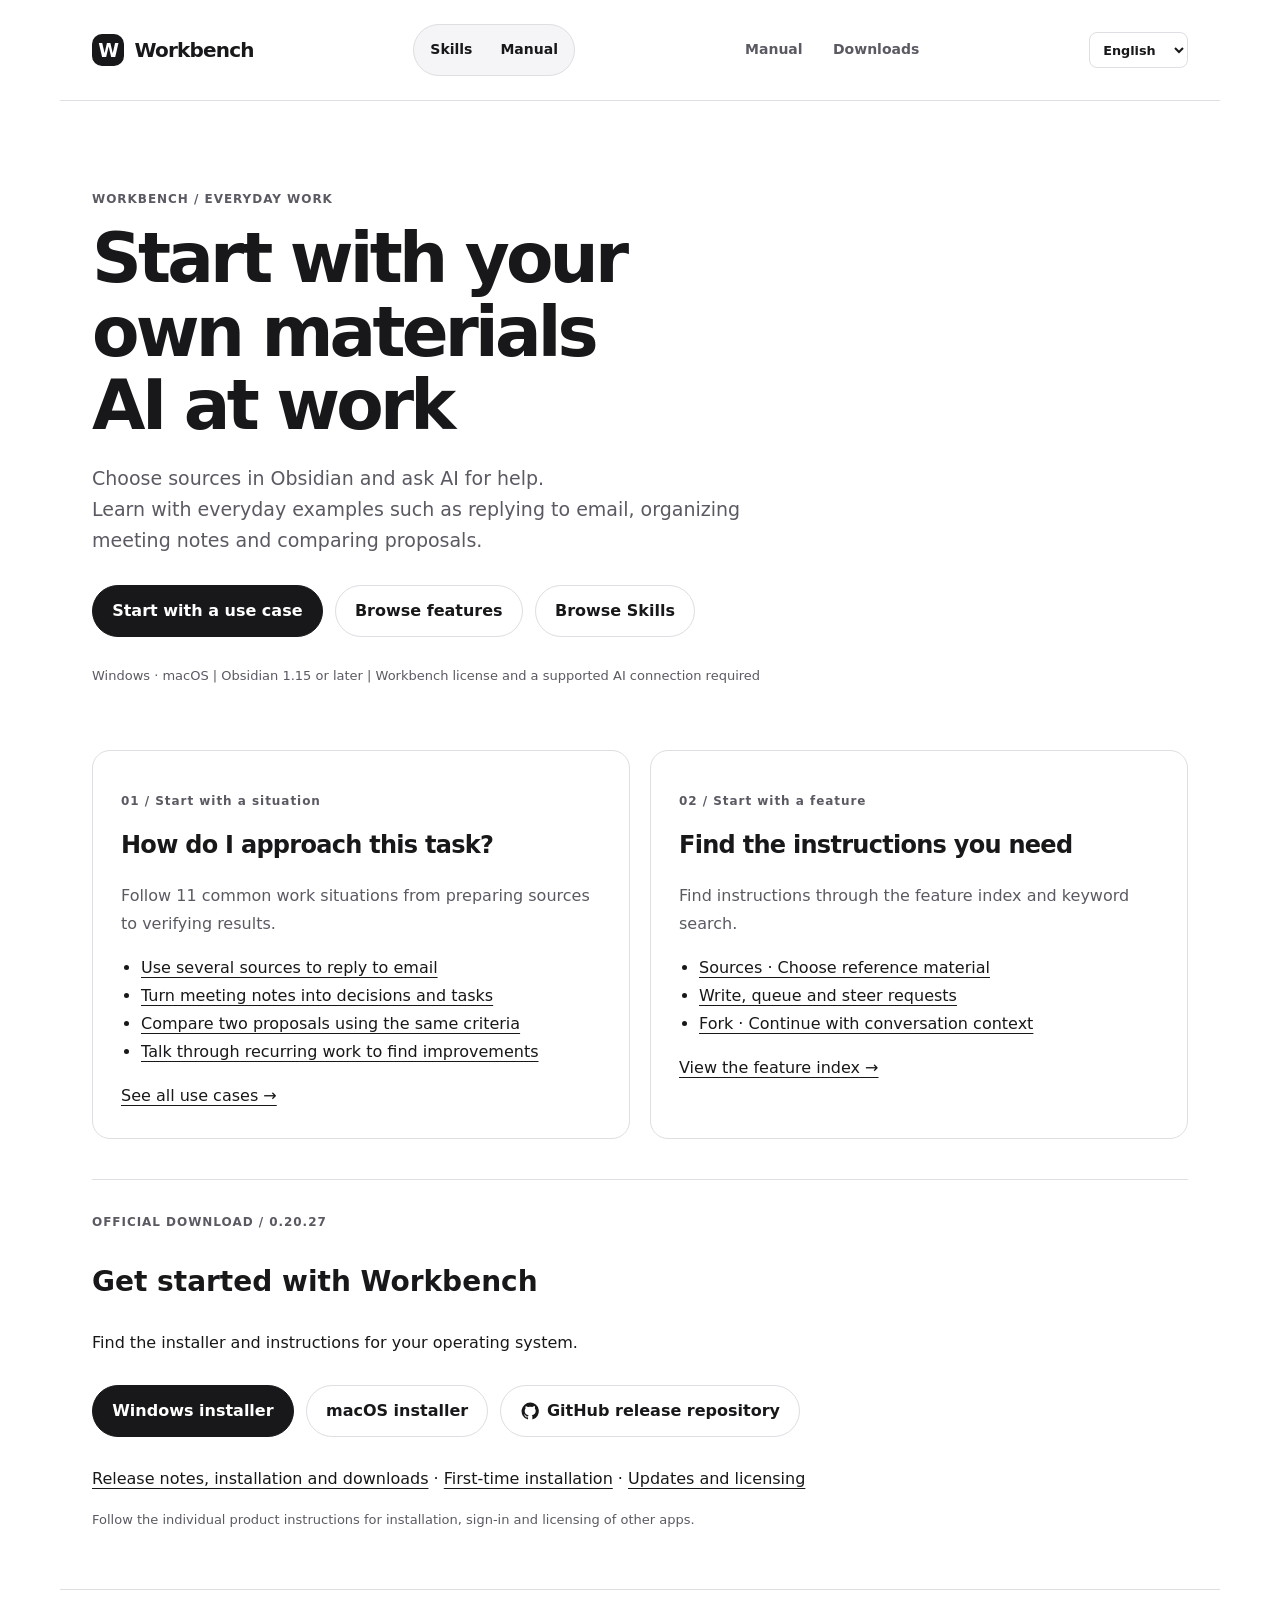
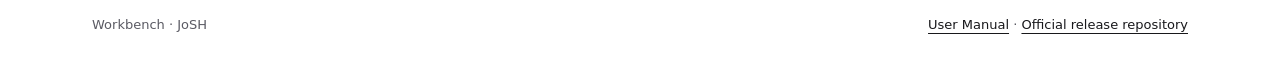
==== commit 7743c525: "Publish Workbench 0.20.27 website and manual" ====
--- a/docs/index.html
+++ b/docs/index.html
@@ -119,7 +119,7 @@
 <header><a class="brand" href="/"><span aria-hidden="true">W</span>Workbench</a><nav class="site-switch" aria-label="Workbench sites"><a href="https://skills.adroit-workbench.pages.dev/">Skills</a><a href="/manual/">Manual</a></nav><nav aria-label="Main menu"><a href="/manual/">Manual</a><a href="#download">Downloads</a></nav><select id="site-language" class="site-language" aria-label="Language"><option value="en" lang="en" selected>English</option><option value="ko" lang="ko">한국어</option><option value="de" lang="de">Deutsch</option></select></header>
 <main><section class="hero"><p class="eyebrow">WORKBENCH / EVERYDAY WORK</p><h1>Start with your own materials<br>AI at work</h1><p class="lead">Choose sources in Obsidian and ask AI for help.<br>Learn with everyday examples such as replying to email, organizing meeting notes and comparing proposals.</p><div class="actions"><a class="button" href="/manual/#cases">Start with a use case</a><a class="button secondary" href="/manual/#INDEX">Browse features</a><a class="button secondary" href="https://skills.adroit-workbench.pages.dev/">Browse Skills</a></div><p class="quiet">Windows · macOS | Obsidian 1.15 or later | Workbench license and a supported AI connection required</p></section>
 <div class="grid"><section class="card"><p class="eyebrow">01 / Start with a situation</p><h2>How do I approach this task?</h2><p>Follow 11 common work situations from preparing sources to verifying results.</p><ul><li><a href="/manual/#UC01">Use several sources to reply to email</a></li><li><a href="/manual/#UC02">Turn meeting notes into decisions and tasks</a></li><li><a href="/manual/#UC03">Compare two proposals using the same criteria</a></li><li><a href="/manual/#UC11">Talk through recurring work to find improvements</a></li></ul><a href="/manual/#cases">See all use cases →</a></section><section class="card"><p class="eyebrow">02 / Start with a feature</p><h2>Find the instructions you need</h2><p>Find instructions through the feature index and keyword search.</p><ul><li><a href="/manual/#F02">Sources · Choose reference material</a></li><li><a href="/manual/#F04">Write, queue and steer requests</a></li><li><a href="/manual/#F10">Fork · Continue with conversation context</a></li></ul><a href="/manual/#INDEX">View the feature index →</a></section></div>
-<section id="download"><p class="eyebrow">OFFICIAL DOWNLOAD / 0.20.26</p><h2>Get started with Workbench</h2><p>Find the installer and instructions for your operating system.</p><div class="actions"><a class="button" href="https://github.com/adroit-workbench/workbench-releases/releases/download/v0.20.26/Workbench-0.20.26-Windows-x64-Setup.exe">Windows installer</a><a class="button secondary" href="https://github.com/adroit-workbench/workbench-releases/releases/download/v0.20.26/Workbench-0.20.26-macOS-universal.zip">macOS installer</a><a class="button secondary release-repository" href="https://github.com/adroit-workbench/workbench-releases"><svg viewBox="0 0 24 24" aria-hidden="true" focusable="false"><path d="M12 .75a11.25 11.25 0 0 0-3.56 21.92c.56.1.77-.24.77-.54v-2.09c-3.13.68-3.79-1.33-3.79-1.33-.51-1.3-1.25-1.64-1.25-1.64-1.02-.7.08-.69.08-.69 1.13.08 1.73 1.16 1.73 1.16 1.01 1.72 2.64 1.22 3.29.93.1-.73.39-1.22.71-1.5-2.5-.28-5.13-1.25-5.13-5.56 0-1.23.44-2.23 1.16-3.02-.12-.29-.5-1.43.11-2.98 0 0 .95-.3 3.09 1.15a10.7 10.7 0 0 1 5.62 0c2.15-1.46 3.09-1.15 3.09-1.15.62 1.55.23 2.69.11 2.98.72.79 1.16 1.79 1.16 3.02 0 4.32-2.63 5.27-5.14 5.55.4.35.76 1.04.76 2.1v3.07c0 .3.2.65.78.54A11.25 11.25 0 0 0 12 .75Z"/></svg>GitHub release repository</a></div><p><a href="https://github.com/adroit-workbench/workbench-releases/releases/tag/v0.20.26">Release notes, installation and downloads</a> · <a href="/manual/#F01">First-time installation</a> · <a href="/manual/#F19">Updates and licensing</a></p><p class="quiet">Follow the individual product instructions for installation, sign-in and licensing of other apps.</p></section>
+<section id="download"><p class="eyebrow">OFFICIAL DOWNLOAD / 0.20.27</p><h2>Get started with Workbench</h2><p>Find the installer and instructions for your operating system.</p><div class="actions"><a class="button" href="https://github.com/adroit-workbench/workbench-releases/releases/download/v0.20.27/Workbench-0.20.27-Windows-x64-Setup.exe">Windows installer</a><a class="button secondary" href="https://github.com/adroit-workbench/workbench-releases/releases/download/v0.20.27/Workbench-0.20.27-macOS-universal.zip">macOS installer</a><a class="button secondary release-repository" href="https://github.com/adroit-workbench/workbench-releases"><svg viewBox="0 0 24 24" aria-hidden="true" focusable="false"><path d="M12 .75a11.25 11.25 0 0 0-3.56 21.92c.56.1.77-.24.77-.54v-2.09c-3.13.68-3.79-1.33-3.79-1.33-.51-1.3-1.25-1.64-1.25-1.64-1.02-.7.08-.69.08-.69 1.13.08 1.73 1.16 1.73 1.16 1.01 1.72 2.64 1.22 3.29.93.1-.73.39-1.22.71-1.5-2.5-.28-5.13-1.25-5.13-5.56 0-1.23.44-2.23 1.16-3.02-.12-.29-.5-1.43.11-2.98 0 0 .95-.3 3.09 1.15a10.7 10.7 0 0 1 5.62 0c2.15-1.46 3.09-1.15 3.09-1.15.62 1.55.23 2.69.11 2.98.72.79 1.16 1.79 1.16 3.02 0 4.32-2.63 5.27-5.14 5.55.4.35.76 1.04.76 2.1v3.07c0 .3.2.65.78.54A11.25 11.25 0 0 0 12 .75Z"/></svg>GitHub release repository</a></div><p><a href="https://github.com/adroit-workbench/workbench-releases/releases/tag/v0.20.27">Release notes, installation and downloads</a> · <a href="/manual/#F01">First-time installation</a> · <a href="/manual/#F19">Updates and licensing</a></p><p class="quiet">Follow the individual product instructions for installation, sign-in and licensing of other apps.</p></section>
 </main>
 <footer><span>Workbench · JoSH</span><span><a href="/manual/">User Manual</a> · <a href="https://github.com/adroit-workbench/workbench-releases">Official release repository</a></span></footer><script data-site-switch>const siteHeader = document.querySelector('header');
 new ResizeObserver(() => {
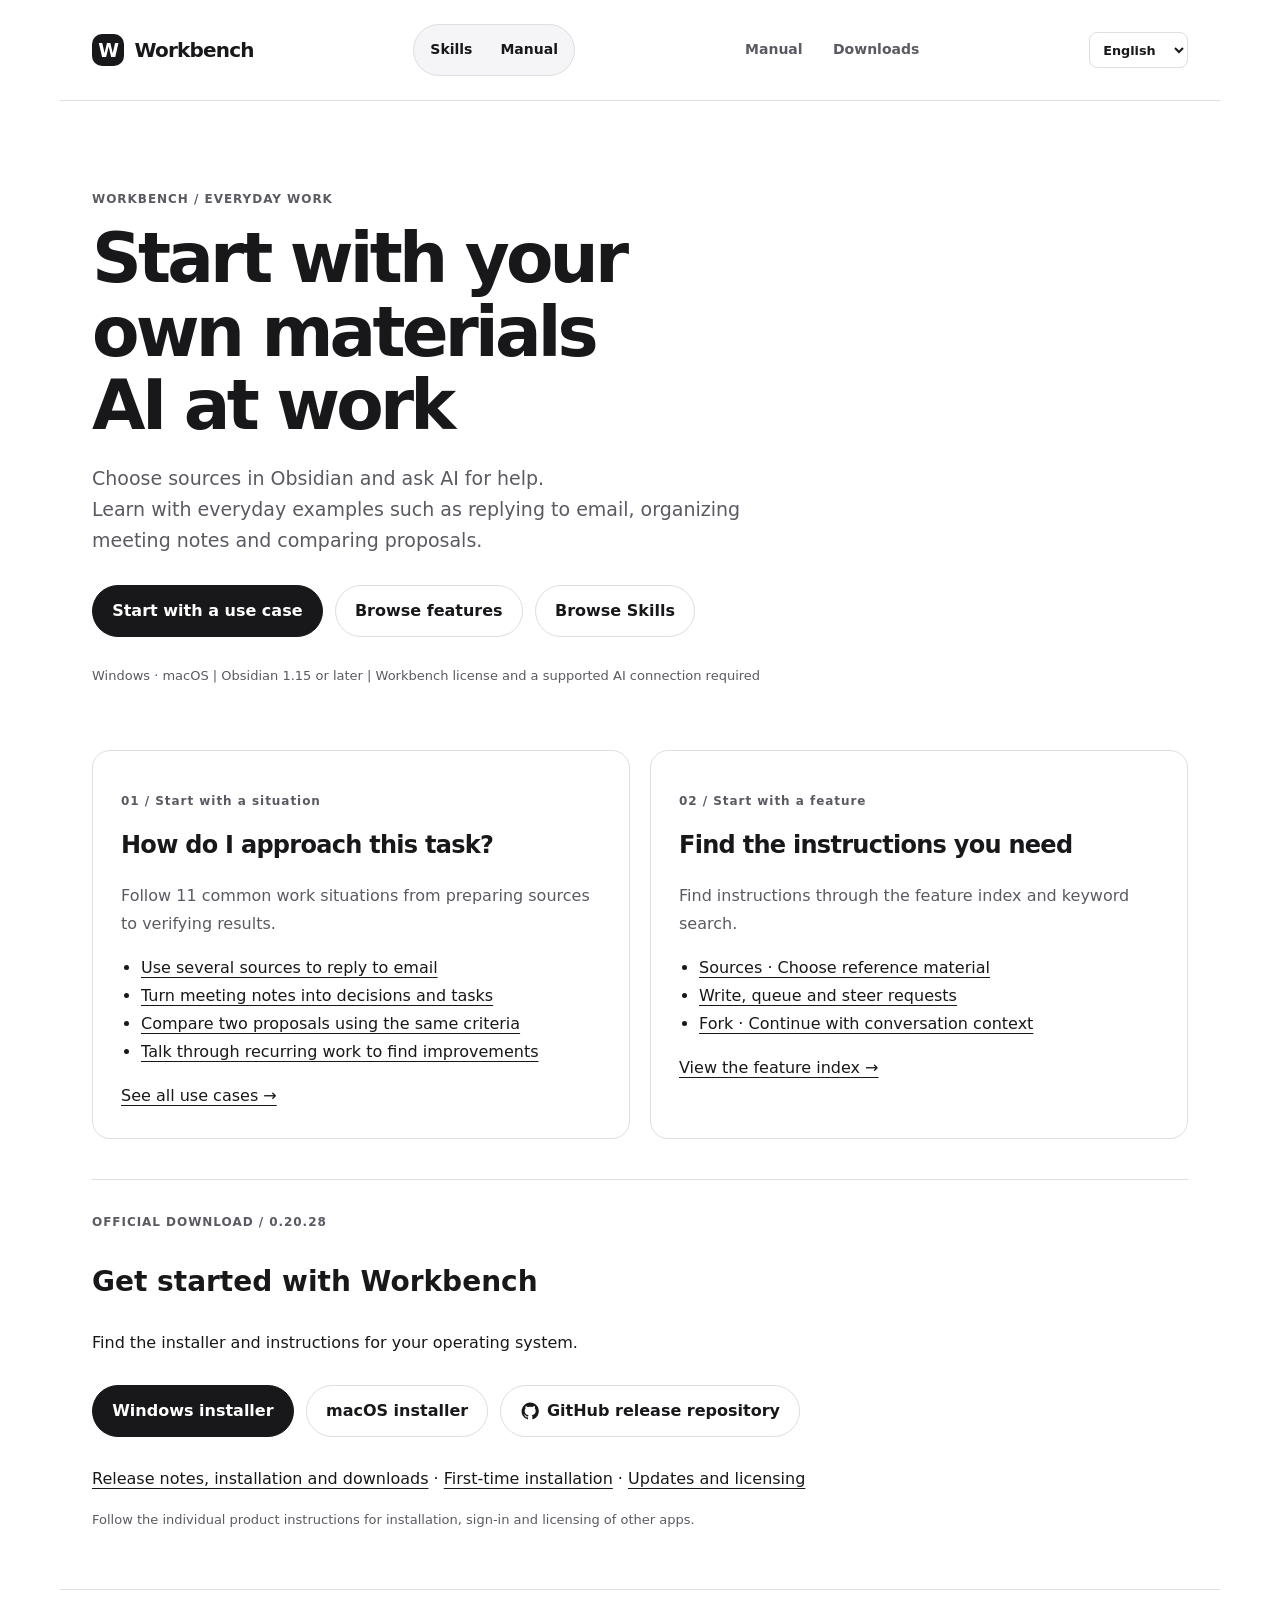
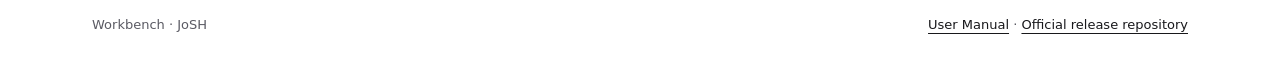
==== commit 500eb90d: "Publish Workbench 0.20.28 website and manual" ====
--- a/docs/index.html
+++ b/docs/index.html
@@ -119,7 +119,7 @@
 <header><a class="brand" href="/"><span aria-hidden="true">W</span>Workbench</a><nav class="site-switch" aria-label="Workbench sites"><a href="https://skills.adroit-workbench.pages.dev/">Skills</a><a href="/manual/">Manual</a></nav><nav aria-label="Main menu"><a href="/manual/">Manual</a><a href="#download">Downloads</a></nav><select id="site-language" class="site-language" aria-label="Language"><option value="en" lang="en" selected>English</option><option value="ko" lang="ko">한국어</option><option value="de" lang="de">Deutsch</option></select></header>
 <main><section class="hero"><p class="eyebrow">WORKBENCH / EVERYDAY WORK</p><h1>Start with your own materials<br>AI at work</h1><p class="lead">Choose sources in Obsidian and ask AI for help.<br>Learn with everyday examples such as replying to email, organizing meeting notes and comparing proposals.</p><div class="actions"><a class="button" href="/manual/#cases">Start with a use case</a><a class="button secondary" href="/manual/#INDEX">Browse features</a><a class="button secondary" href="https://skills.adroit-workbench.pages.dev/">Browse Skills</a></div><p class="quiet">Windows · macOS | Obsidian 1.15 or later | Workbench license and a supported AI connection required</p></section>
 <div class="grid"><section class="card"><p class="eyebrow">01 / Start with a situation</p><h2>How do I approach this task?</h2><p>Follow 11 common work situations from preparing sources to verifying results.</p><ul><li><a href="/manual/#UC01">Use several sources to reply to email</a></li><li><a href="/manual/#UC02">Turn meeting notes into decisions and tasks</a></li><li><a href="/manual/#UC03">Compare two proposals using the same criteria</a></li><li><a href="/manual/#UC11">Talk through recurring work to find improvements</a></li></ul><a href="/manual/#cases">See all use cases →</a></section><section class="card"><p class="eyebrow">02 / Start with a feature</p><h2>Find the instructions you need</h2><p>Find instructions through the feature index and keyword search.</p><ul><li><a href="/manual/#F02">Sources · Choose reference material</a></li><li><a href="/manual/#F04">Write, queue and steer requests</a></li><li><a href="/manual/#F10">Fork · Continue with conversation context</a></li></ul><a href="/manual/#INDEX">View the feature index →</a></section></div>
-<section id="download"><p class="eyebrow">OFFICIAL DOWNLOAD / 0.20.27</p><h2>Get started with Workbench</h2><p>Find the installer and instructions for your operating system.</p><div class="actions"><a class="button" href="https://github.com/adroit-workbench/workbench-releases/releases/download/v0.20.27/Workbench-0.20.27-Windows-x64-Setup.exe">Windows installer</a><a class="button secondary" href="https://github.com/adroit-workbench/workbench-releases/releases/download/v0.20.27/Workbench-0.20.27-macOS-universal.zip">macOS installer</a><a class="button secondary release-repository" href="https://github.com/adroit-workbench/workbench-releases"><svg viewBox="0 0 24 24" aria-hidden="true" focusable="false"><path d="M12 .75a11.25 11.25 0 0 0-3.56 21.92c.56.1.77-.24.77-.54v-2.09c-3.13.68-3.79-1.33-3.79-1.33-.51-1.3-1.25-1.64-1.25-1.64-1.02-.7.08-.69.08-.69 1.13.08 1.73 1.16 1.73 1.16 1.01 1.72 2.64 1.22 3.29.93.1-.73.39-1.22.71-1.5-2.5-.28-5.13-1.25-5.13-5.56 0-1.23.44-2.23 1.16-3.02-.12-.29-.5-1.43.11-2.98 0 0 .95-.3 3.09 1.15a10.7 10.7 0 0 1 5.62 0c2.15-1.46 3.09-1.15 3.09-1.15.62 1.55.23 2.69.11 2.98.72.79 1.16 1.79 1.16 3.02 0 4.32-2.63 5.27-5.14 5.55.4.35.76 1.04.76 2.1v3.07c0 .3.2.65.78.54A11.25 11.25 0 0 0 12 .75Z"/></svg>GitHub release repository</a></div><p><a href="https://github.com/adroit-workbench/workbench-releases/releases/tag/v0.20.27">Release notes, installation and downloads</a> · <a href="/manual/#F01">First-time installation</a> · <a href="/manual/#F19">Updates and licensing</a></p><p class="quiet">Follow the individual product instructions for installation, sign-in and licensing of other apps.</p></section>
+<section id="download"><p class="eyebrow">OFFICIAL DOWNLOAD / 0.20.28</p><h2>Get started with Workbench</h2><p>Find the installer and instructions for your operating system.</p><div class="actions"><a class="button" href="https://github.com/adroit-workbench/workbench-releases/releases/download/v0.20.28/Workbench-0.20.28-Windows-x64-Setup.exe">Windows installer</a><a class="button secondary" href="https://github.com/adroit-workbench/workbench-releases/releases/download/v0.20.28/Workbench-0.20.28-macOS-universal.zip">macOS installer</a><a class="button secondary release-repository" href="https://github.com/adroit-workbench/workbench-releases"><svg viewBox="0 0 24 24" aria-hidden="true" focusable="false"><path d="M12 .75a11.25 11.25 0 0 0-3.56 21.92c.56.1.77-.24.77-.54v-2.09c-3.13.68-3.79-1.33-3.79-1.33-.51-1.3-1.25-1.64-1.25-1.64-1.02-.7.08-.69.08-.69 1.13.08 1.73 1.16 1.73 1.16 1.01 1.72 2.64 1.22 3.29.93.1-.73.39-1.22.71-1.5-2.5-.28-5.13-1.25-5.13-5.56 0-1.23.44-2.23 1.16-3.02-.12-.29-.5-1.43.11-2.98 0 0 .95-.3 3.09 1.15a10.7 10.7 0 0 1 5.62 0c2.15-1.46 3.09-1.15 3.09-1.15.62 1.55.23 2.69.11 2.98.72.79 1.16 1.79 1.16 3.02 0 4.32-2.63 5.27-5.14 5.55.4.35.76 1.04.76 2.1v3.07c0 .3.2.65.78.54A11.25 11.25 0 0 0 12 .75Z"/></svg>GitHub release repository</a></div><p><a href="https://github.com/adroit-workbench/workbench-releases/releases/tag/v0.20.28">Release notes, installation and downloads</a> · <a href="/manual/#F01">First-time installation</a> · <a href="/manual/#F19">Updates and licensing</a></p><p class="quiet">Follow the individual product instructions for installation, sign-in and licensing of other apps.</p></section>
 </main>
 <footer><span>Workbench · JoSH</span><span><a href="/manual/">User Manual</a> · <a href="https://github.com/adroit-workbench/workbench-releases">Official release repository</a></span></footer><script data-site-switch>const siteHeader = document.querySelector('header');
 new ResizeObserver(() => {
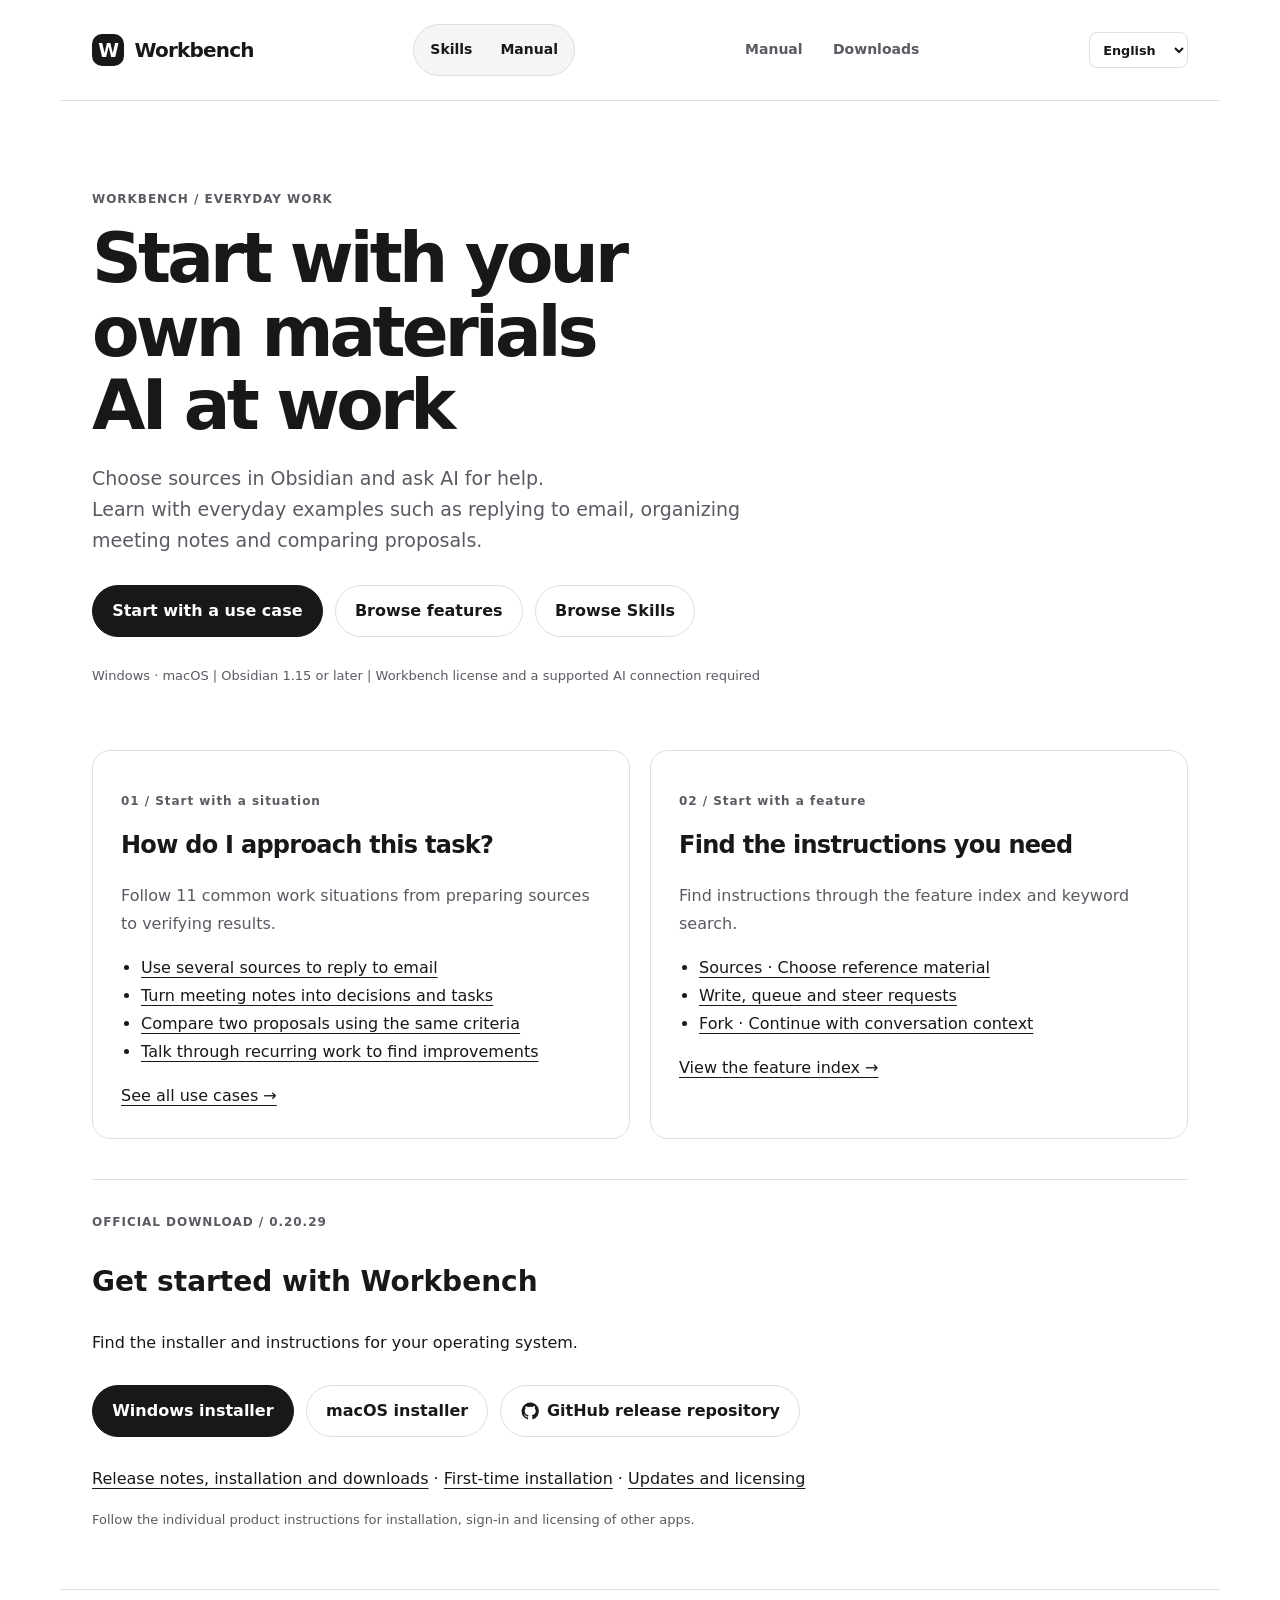
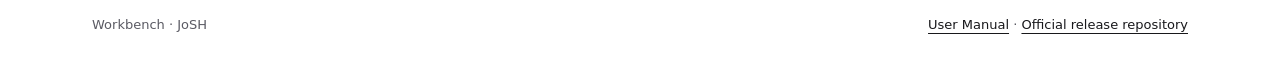
==== commit 93f416a7: "Publish Workbench 0.20.29 website and manual" ====
--- a/docs/index.html
+++ b/docs/index.html
@@ -119,7 +119,7 @@
 <header><a class="brand" href="/"><span aria-hidden="true">W</span>Workbench</a><nav class="site-switch" aria-label="Workbench sites"><a href="https://skills.adroit-workbench.pages.dev/">Skills</a><a href="/manual/">Manual</a></nav><nav aria-label="Main menu"><a href="/manual/">Manual</a><a href="#download">Downloads</a></nav><select id="site-language" class="site-language" aria-label="Language"><option value="en" lang="en" selected>English</option><option value="ko" lang="ko">한국어</option><option value="de" lang="de">Deutsch</option></select></header>
 <main><section class="hero"><p class="eyebrow">WORKBENCH / EVERYDAY WORK</p><h1>Start with your own materials<br>AI at work</h1><p class="lead">Choose sources in Obsidian and ask AI for help.<br>Learn with everyday examples such as replying to email, organizing meeting notes and comparing proposals.</p><div class="actions"><a class="button" href="/manual/#cases">Start with a use case</a><a class="button secondary" href="/manual/#INDEX">Browse features</a><a class="button secondary" href="https://skills.adroit-workbench.pages.dev/">Browse Skills</a></div><p class="quiet">Windows · macOS | Obsidian 1.15 or later | Workbench license and a supported AI connection required</p></section>
 <div class="grid"><section class="card"><p class="eyebrow">01 / Start with a situation</p><h2>How do I approach this task?</h2><p>Follow 11 common work situations from preparing sources to verifying results.</p><ul><li><a href="/manual/#UC01">Use several sources to reply to email</a></li><li><a href="/manual/#UC02">Turn meeting notes into decisions and tasks</a></li><li><a href="/manual/#UC03">Compare two proposals using the same criteria</a></li><li><a href="/manual/#UC11">Talk through recurring work to find improvements</a></li></ul><a href="/manual/#cases">See all use cases →</a></section><section class="card"><p class="eyebrow">02 / Start with a feature</p><h2>Find the instructions you need</h2><p>Find instructions through the feature index and keyword search.</p><ul><li><a href="/manual/#F02">Sources · Choose reference material</a></li><li><a href="/manual/#F04">Write, queue and steer requests</a></li><li><a href="/manual/#F10">Fork · Continue with conversation context</a></li></ul><a href="/manual/#INDEX">View the feature index →</a></section></div>
-<section id="download"><p class="eyebrow">OFFICIAL DOWNLOAD / 0.20.28</p><h2>Get started with Workbench</h2><p>Find the installer and instructions for your operating system.</p><div class="actions"><a class="button" href="https://github.com/adroit-workbench/workbench-releases/releases/download/v0.20.28/Workbench-0.20.28-Windows-x64-Setup.exe">Windows installer</a><a class="button secondary" href="https://github.com/adroit-workbench/workbench-releases/releases/download/v0.20.28/Workbench-0.20.28-macOS-universal.zip">macOS installer</a><a class="button secondary release-repository" href="https://github.com/adroit-workbench/workbench-releases"><svg viewBox="0 0 24 24" aria-hidden="true" focusable="false"><path d="M12 .75a11.25 11.25 0 0 0-3.56 21.92c.56.1.77-.24.77-.54v-2.09c-3.13.68-3.79-1.33-3.79-1.33-.51-1.3-1.25-1.64-1.25-1.64-1.02-.7.08-.69.08-.69 1.13.08 1.73 1.16 1.73 1.16 1.01 1.72 2.64 1.22 3.29.93.1-.73.39-1.22.71-1.5-2.5-.28-5.13-1.25-5.13-5.56 0-1.23.44-2.23 1.16-3.02-.12-.29-.5-1.43.11-2.98 0 0 .95-.3 3.09 1.15a10.7 10.7 0 0 1 5.62 0c2.15-1.46 3.09-1.15 3.09-1.15.62 1.55.23 2.69.11 2.98.72.79 1.16 1.79 1.16 3.02 0 4.32-2.63 5.27-5.14 5.55.4.35.76 1.04.76 2.1v3.07c0 .3.2.65.78.54A11.25 11.25 0 0 0 12 .75Z"/></svg>GitHub release repository</a></div><p><a href="https://github.com/adroit-workbench/workbench-releases/releases/tag/v0.20.28">Release notes, installation and downloads</a> · <a href="/manual/#F01">First-time installation</a> · <a href="/manual/#F19">Updates and licensing</a></p><p class="quiet">Follow the individual product instructions for installation, sign-in and licensing of other apps.</p></section>
+<section id="download"><p class="eyebrow">OFFICIAL DOWNLOAD / 0.20.29</p><h2>Get started with Workbench</h2><p>Find the installer and instructions for your operating system.</p><div class="actions"><a class="button" href="https://github.com/adroit-workbench/workbench-releases/releases/download/v0.20.29/Workbench-0.20.29-Windows-x64-Setup.exe">Windows installer</a><a class="button secondary" href="https://github.com/adroit-workbench/workbench-releases/releases/download/v0.20.29/Workbench-0.20.29-macOS-universal.zip">macOS installer</a><a class="button secondary release-repository" href="https://github.com/adroit-workbench/workbench-releases"><svg viewBox="0 0 24 24" aria-hidden="true" focusable="false"><path d="M12 .75a11.25 11.25 0 0 0-3.56 21.92c.56.1.77-.24.77-.54v-2.09c-3.13.68-3.79-1.33-3.79-1.33-.51-1.3-1.25-1.64-1.25-1.64-1.02-.7.08-.69.08-.69 1.13.08 1.73 1.16 1.73 1.16 1.01 1.72 2.64 1.22 3.29.93.1-.73.39-1.22.71-1.5-2.5-.28-5.13-1.25-5.13-5.56 0-1.23.44-2.23 1.16-3.02-.12-.29-.5-1.43.11-2.98 0 0 .95-.3 3.09 1.15a10.7 10.7 0 0 1 5.62 0c2.15-1.46 3.09-1.15 3.09-1.15.62 1.55.23 2.69.11 2.98.72.79 1.16 1.79 1.16 3.02 0 4.32-2.63 5.27-5.14 5.55.4.35.76 1.04.76 2.1v3.07c0 .3.2.65.78.54A11.25 11.25 0 0 0 12 .75Z"/></svg>GitHub release repository</a></div><p><a href="https://github.com/adroit-workbench/workbench-releases/releases/tag/v0.20.29">Release notes, installation and downloads</a> · <a href="/manual/#F01">First-time installation</a> · <a href="/manual/#F19">Updates and licensing</a></p><p class="quiet">Follow the individual product instructions for installation, sign-in and licensing of other apps.</p></section>
 </main>
 <footer><span>Workbench · JoSH</span><span><a href="/manual/">User Manual</a> · <a href="https://github.com/adroit-workbench/workbench-releases">Official release repository</a></span></footer><script data-site-switch>const siteHeader = document.querySelector('header');
 new ResizeObserver(() => {
